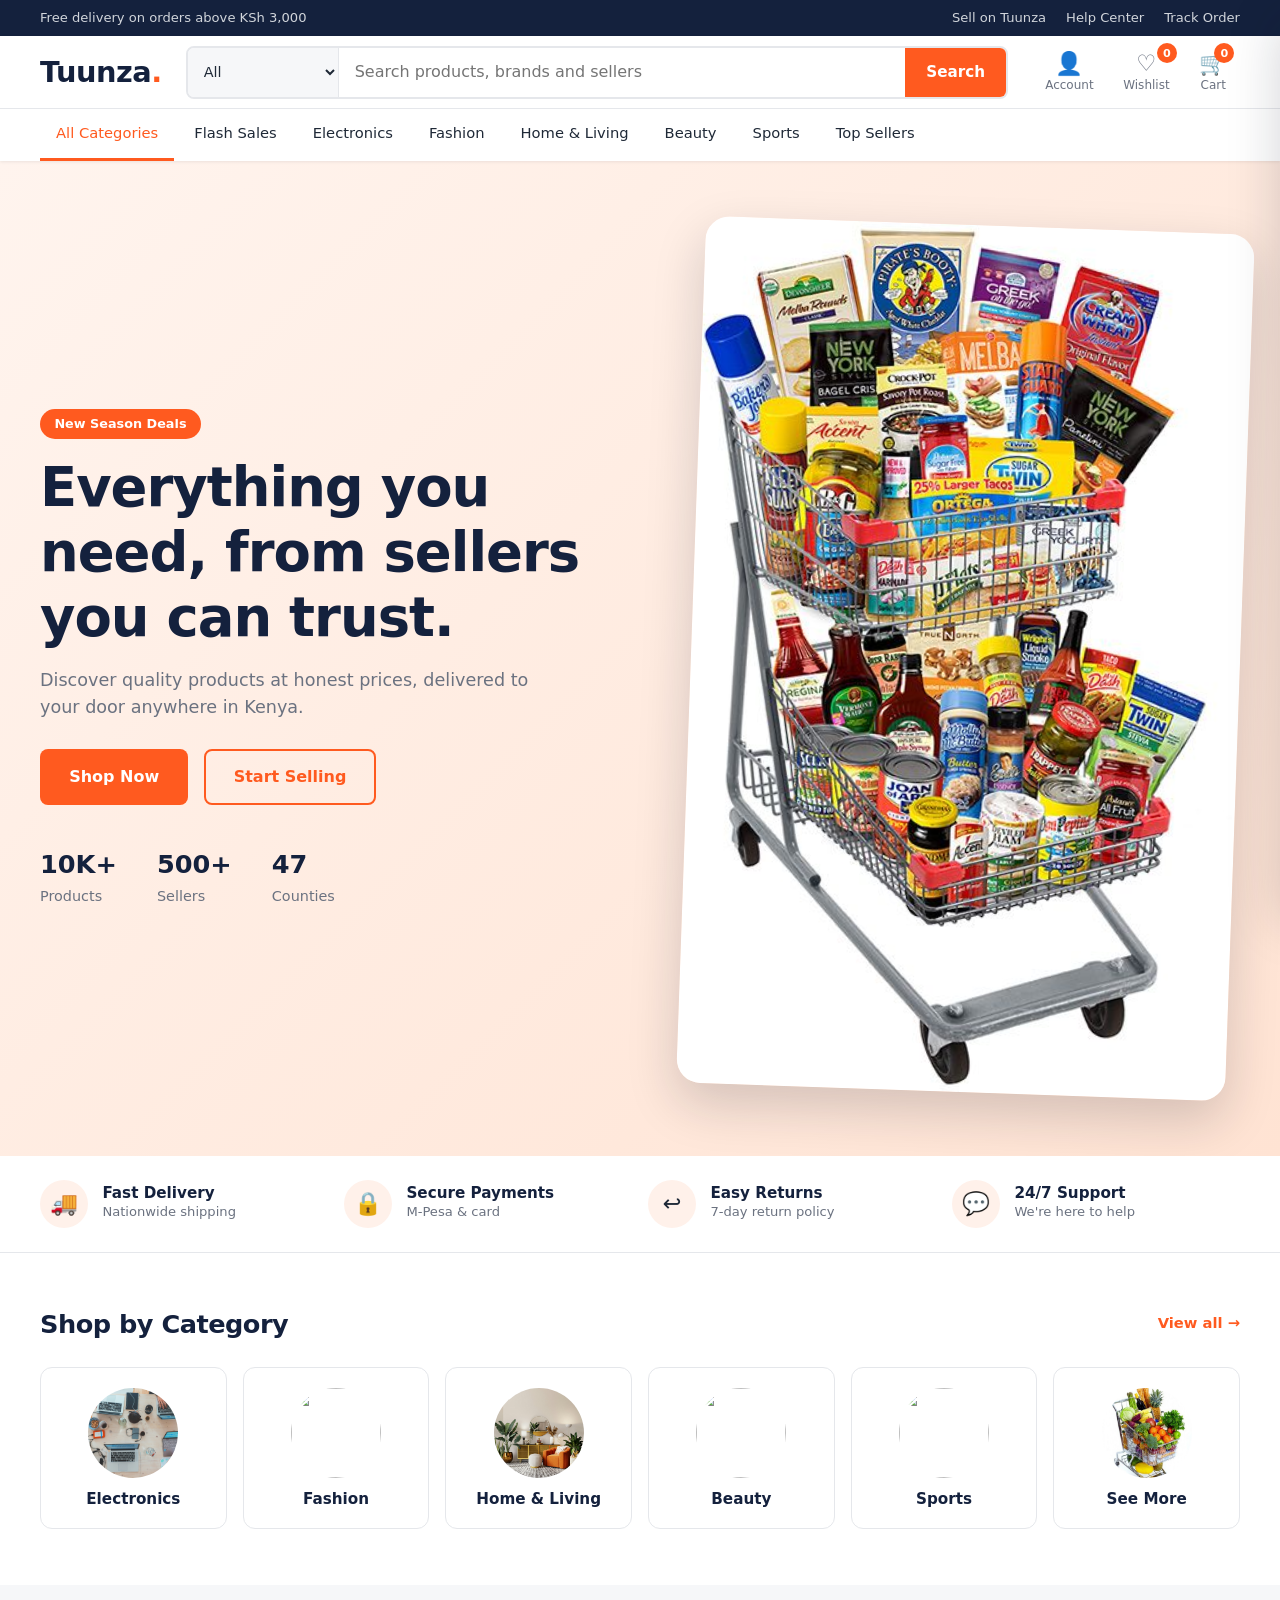
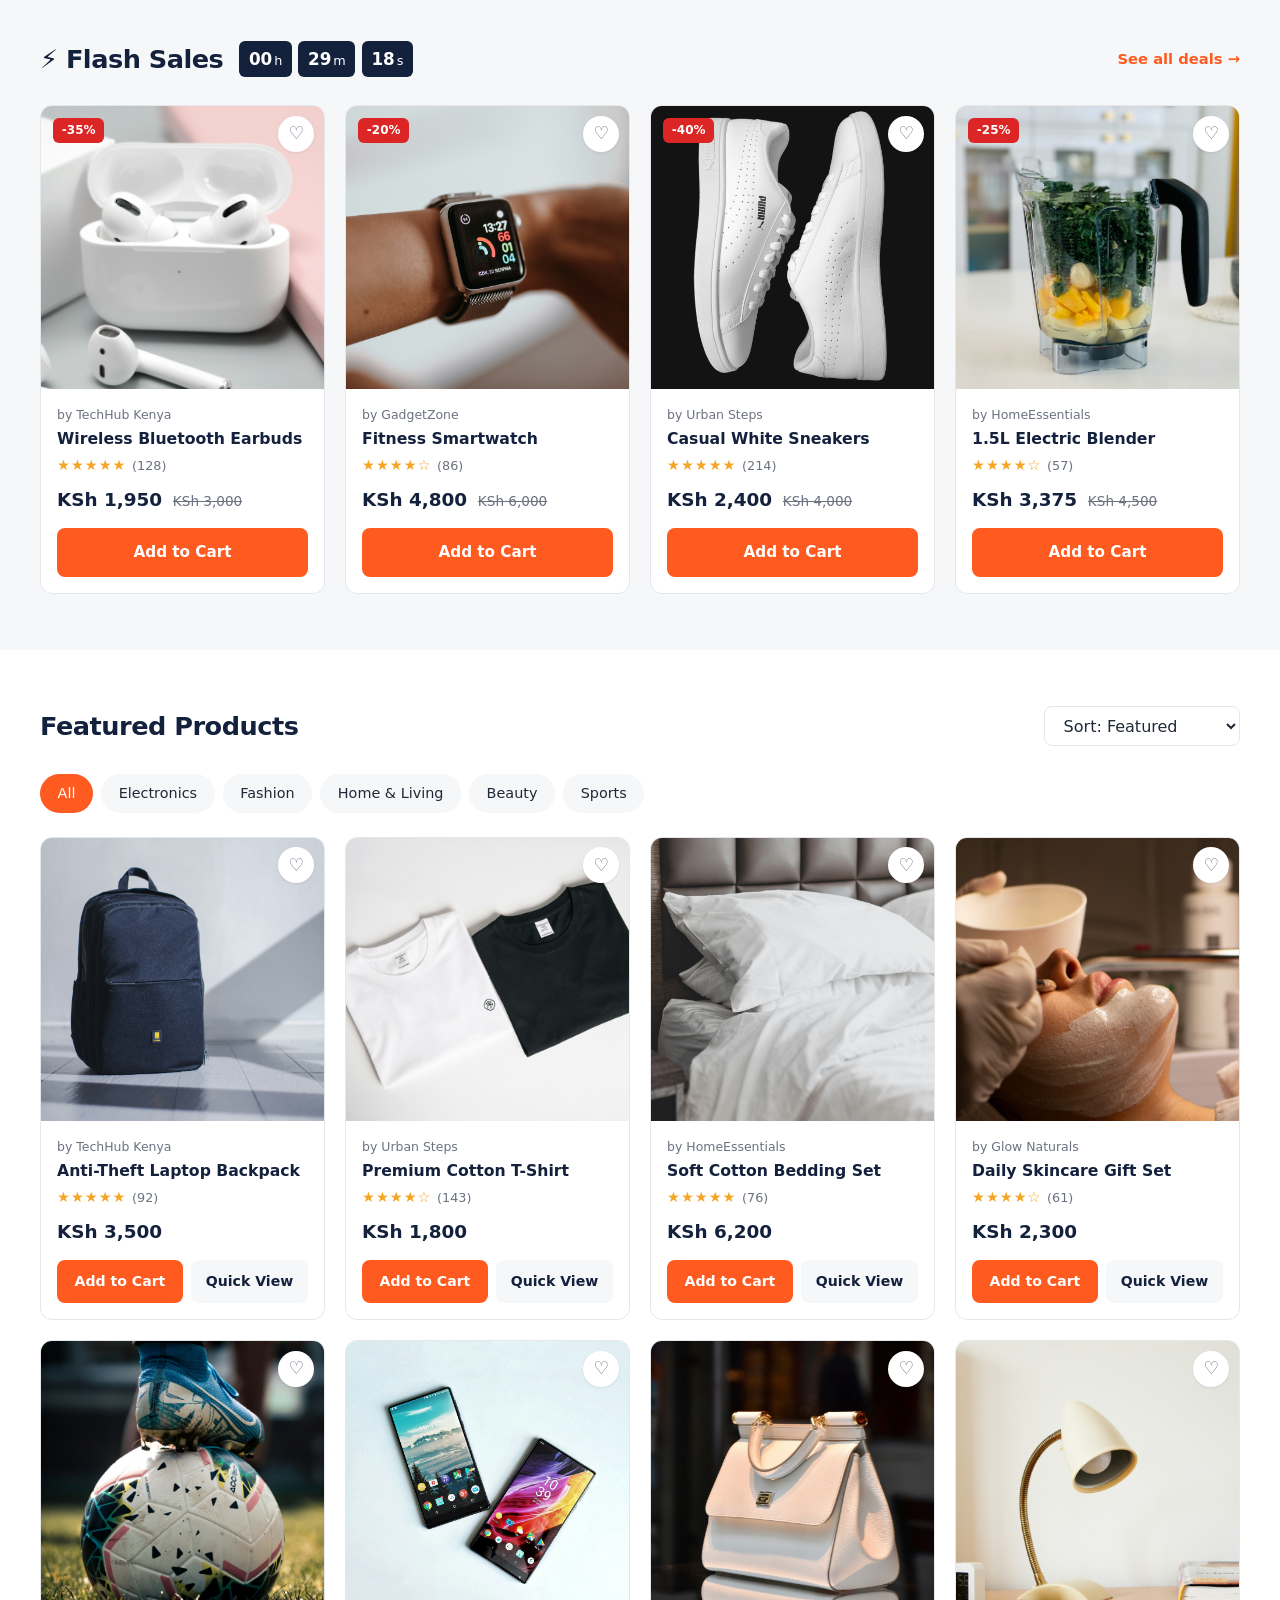
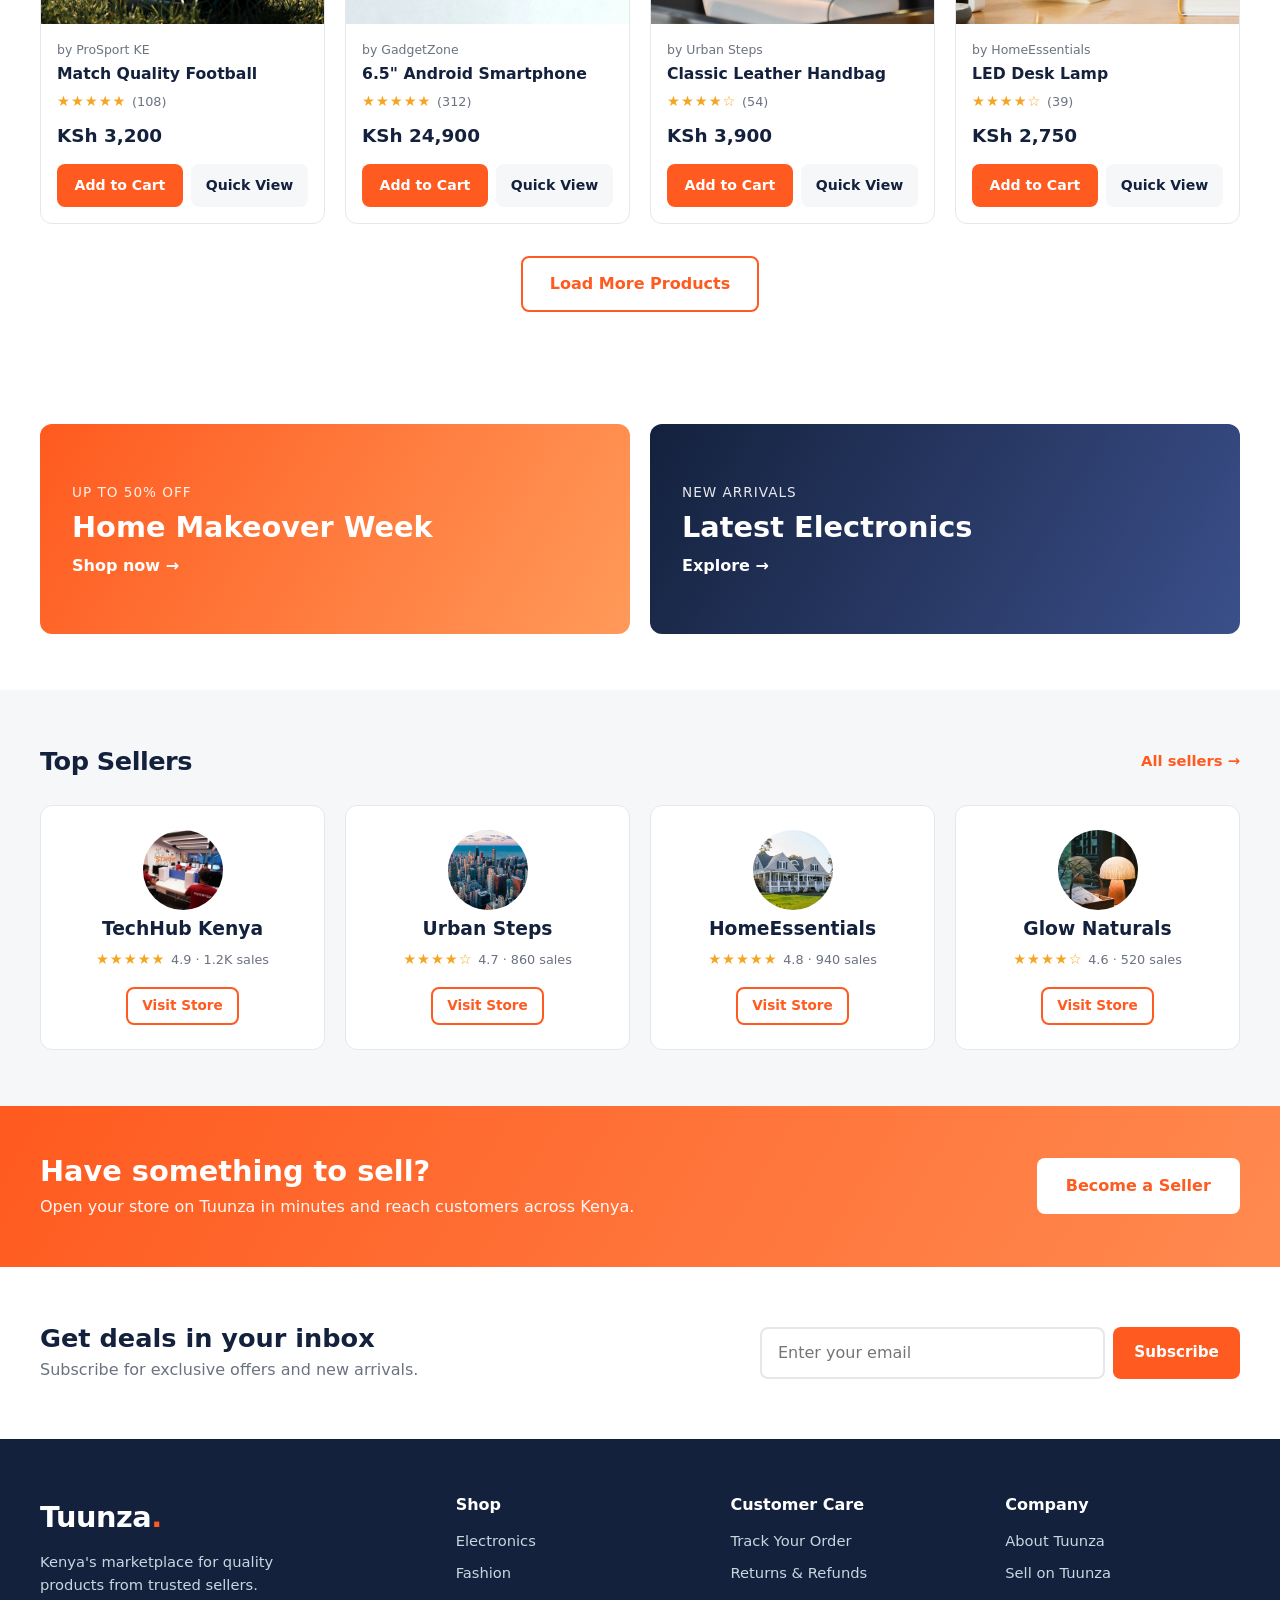
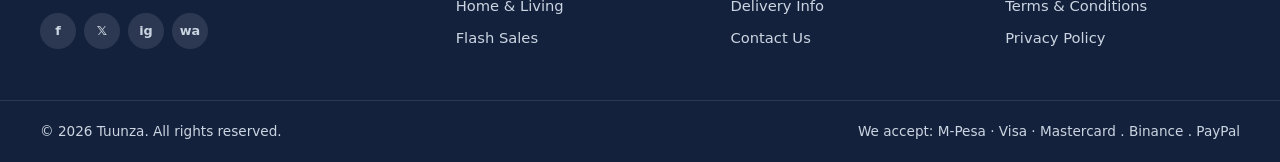
==== index.html @ 11620899 "first commit" ====
<!DOCTYPE html>
<html lang="en">
<head>
  <meta charset="UTF-8" />
  <meta name="viewport" content="width=device-width, initial-scale=1.0" />
  <meta name="description" content="Shop thousands of products from trusted sellers across Kenya." />
  <title>Tuunza Supermarket | Shop From Trusted Sellers</title>
  <link rel="stylesheet" href="styles.css" />
</head>
<body>

  <!-- ============ TOP BAR ============ -->
  <div class="top-bar">
    <div class="container top-bar__inner">
      <p>Free delivery on orders above KSh 3,000</p>
      <ul class="top-bar__links">
        <li><a href="#sell">Sell on Tuunza</a></li>
        <li><a href="#help">Help Center</a></li>
        <li><a href="#track">Track Order</a></li>
      </ul>
    </div>
  </div>

  <!-- ============ HEADER ============ -->
  <header class="site-header" id="top">
    <div class="container header__inner">
      <button class="icon-btn menu-toggle" id="menuToggle" aria-label="Open menu">
        <span class="hamburger"></span>
      </button>

      <a href="index.html" class="logo">Tuunza<span>.</span></a>

      <form class="search" id="searchForm" role="search">
        <select id="searchCategory" aria-label="Search category">
          <option value="all">All</option>
          <option value="electronics">Electronics</option>
          <option value="fashion">Fashion</option>
          <option value="home">Home &amp; Living</option>
          <option value="beauty">Beauty</option>
          <option value="sports">Sports</option>
        </select>
        <input type="search" id="searchInput" placeholder="Search products, brands and sellers" aria-label="Search" />
        <button type="submit" class="btn btn--primary">Search</button>
      </form>

      <div class="header__actions">
        <button class="header-action" id="accountBtn">
          <span class="header-action__icon">👤</span>
          <span class="header-action__label">Account</span>
        </button>
        <button class="header-action" id="wishlistBtn">
          <span class="header-action__icon">♡</span>
          <span class="header-action__label">Wishlist</span>
          <span class="badge" id="wishlistCount">0</span>
        </button>
        <button class="header-action" id="cartBtn">
          <span class="header-action__icon">🛒</span>
          <span class="header-action__label">Cart</span>
          <span class="badge" id="cartCount">0</span>
        </button>
      </div>
    </div>

    <!-- Category navigation -->
    <nav class="main-nav" id="mainNav" aria-label="Main navigation">
      <div class="container">
        <ul class="main-nav__list">
          <li><a href="#categories" class="active">All Categories</a></li>
          <li><a href="#flash-sales">Flash Sales</a></li>
          <li><a href="#featured" data-filter="electronics">Electronics</a></li>
          <li><a href="#featured" data-filter="fashion">Fashion</a></li>
          <li><a href="#featured" data-filter="home">Home &amp; Living</a></li>
          <li><a href="#featured" data-filter="beauty">Beauty</a></li>
          <li><a href="#featured" data-filter="sports">Sports</a></li>
          <li><a href="#sellers">Top Sellers</a></li>
        </ul>
      </div>
    </nav>
  </header>

  <main>

    <!-- ============ HERO ============ -->
    <section class="hero">
      <div class="container hero__inner">
        <div class="hero__content">
          <span class="hero__tag">New Season Deals</span>
          <h1>Everything you need, from sellers you can trust.</h1>
          <p>Discover quality products at honest prices, delivered to your door anywhere in Kenya.</p>
          <div class="hero__buttons">
            <a href="#featured" class="btn btn--primary btn--lg">Shop Now</a>
            <a href="#sell" class="btn btn--outline btn--lg">Start Selling</a>
          </div>
          <ul class="hero__stats">
            <li><strong>10K+</strong> Products</li>
            <li><strong>500+</strong> Sellers</li>
            <li><strong>47</strong> Counties</li>
          </ul>
        </div>
        <div class="hero__image">
          <img src="images/items-basket.jpg" alt="Featured products showcase" />
        </div>
      </div>
    </section>

    <!-- ============ TRUST BADGES ============ -->
    <section class="trust">
      <div class="container trust__grid">
        <div class="trust__item">
          <span class="trust__icon">🚚</span>
          <div>
            <h3>Fast Delivery</h3>
            <p>Nationwide shipping</p>
          </div>
        </div>
        <div class="trust__item">
          <span class="trust__icon">🔒</span>
          <div>
            <h3>Secure Payments</h3>
            <p>M-Pesa &amp; card</p>
          </div>
        </div>
        <div class="trust__item">
          <span class="trust__icon">↩️</span>
          <div>
            <h3>Easy Returns</h3>
            <p>7-day return policy</p>
          </div>
        </div>
        <div class="trust__item">
          <span class="trust__icon">💬</span>
          <div>
            <h3>24/7 Support</h3>
            <p>We're here to help</p>
          </div>
        </div>
      </div>
    </section>

    <!-- ============ CATEGORIES ============ -->
    <section class="section" id="categories">
      <div class="container">
        <div class="section__head">
          <h2>Shop by Category</h2>
          <a href="#featured" class="link-more">View all →</a>
        </div>
        <div class="category-grid">
          <a href="#featured" class="category-card" data-filter="electronics">
            <img src="images/Electronics.jpg" alt="" />
            <h3>Electronics</h3>
          </a>
          <a href="#featured" class="category-card" data-filter="fashion">
            <img src="images/Fashion.jpg" alt="" />
            <h3>Fashion</h3>
          </a>
          <a href="#featured" class="category-card" data-filter="home">
            <img src="images/home.jpg" alt="" />
            <h3>Home &amp; Living</h3>
          </a>
          <a href="#featured" class="category-card" data-filter="beauty">
            <img src="images/Beauty.jpg" alt="" />
            <h3>Beauty</h3>
          </a>
          <a href="#featured" class="category-card" data-filter="sports">
            <img src="images/Sports.jpg" alt="" />
            <h3>Sports</h3>
          </a>
          <a href="#featured" class="category-card" data-filter="all">
            <img src="images/fruits-basket.jpg" alt="" />
            <h3>See More</h3>
          </a>
        </div>
      </div>
    </section>

    <!-- ============ FLASH SALES ============ -->
    <section class="section section--tinted" id="flash-sales">
      <div class="container">
        <div class="section__head">
          <div class="flash-head">
            <h2>⚡ Flash Sales</h2>
            <div class="countdown" id="countdown" aria-label="Time left">
              <span class="countdown__box"><b id="cdHours">00</b>h</span>
              <span class="countdown__box"><b id="cdMinutes">00</b>m</span>
              <span class="countdown__box"><b id="cdSeconds">00</b>s</span>
            </div>
          </div>
          <a href="#featured" class="link-more">See all deals →</a>
        </div>

        <div class="product-grid" id="flashGrid">
          <article class="product-card" data-id="101" data-category="electronics">
            <span class="product-card__tag">-35%</span>
            <button class="wish-btn" aria-label="Add to wishlist">♡</button>
            <img src="images/wireless-earbuds.jpg" alt="Wireless earbuds" />
            <div class="product-card__body">
              <p class="product-card__seller">by TechHub Kenya</p>
              <h3 class="product-card__title">Wireless Bluetooth Earbuds</h3>
              <div class="rating" aria-label="4.5 out of 5">★★★★☆ <span>(128)</span></div>
              <p class="price"><strong>KSh 1,950</strong> <del>KSh 3,000</del></p>
              <button class="btn btn--primary btn--block add-to-cart">Add to Cart</button>
            </div>
          </article>

          <article class="product-card" data-id="102" data-category="electronics">
            <span class="product-card__tag">-20%</span>
            <button class="wish-btn" aria-label="Add to wishlist">♡</button>
            <img src="images/fitness-smartwatch.jpg" alt="Smartwatch" />
            <div class="product-card__body">
              <p class="product-card__seller">by GadgetZone</p>
              <h3 class="product-card__title">Fitness Smartwatch</h3>
              <div class="rating" aria-label="4 out of 5">★★★★☆ <span>(86)</span></div>
              <p class="price"><strong>KSh 4,800</strong> <del>KSh 6,000</del></p>
              <button class="btn btn--primary btn--block add-to-cart">Add to Cart</button>
            </div>
          </article>

          <article class="product-card" data-id="103" data-category="fashion">
            <span class="product-card__tag">-40%</span>
            <button class="wish-btn" aria-label="Add to wishlist">♡</button>
            <img src="images/white-sneakers.jpg" alt="Casual sneakers" />
            <div class="product-card__body">
              <p class="product-card__seller">by Urban Steps</p>
              <h3 class="product-card__title">Casual White Sneakers</h3>
              <div class="rating" aria-label="5 out of 5">★★★★★ <span>(214)</span></div>
              <p class="price"><strong>KSh 2,400</strong> <del>KSh 4,000</del></p>
              <button class="btn btn--primary btn--block add-to-cart">Add to Cart</button>
            </div>
          </article>

          <article class="product-card" data-id="104" data-category="home">
            <span class="product-card__tag">-25%</span>
            <button class="wish-btn" aria-label="Add to wishlist">♡</button>
            <img src="images/electric-blender.jpg" alt="Kitchen blender" />
            <div class="product-card__body">
              <p class="product-card__seller">by HomeEssentials</p>
              <h3 class="product-card__title">1.5L Electric Blender</h3>
              <div class="rating" aria-label="4 out of 5">★★★★☆ <span>(57)</span></div>
              <p class="price"><strong>KSh 3,375</strong> <del>KSh 4,500</del></p>
              <button class="btn btn--primary btn--block add-to-cart">Add to Cart</button>
            </div>
          </article>
        </div>
      </div>
    </section>

    <!-- ============ FEATURED PRODUCTS ============ -->
    <section class="section" id="featured">
      <div class="container">
        <div class="section__head">
          <h2>Featured Products</h2>
          <div class="toolbar">
            <label for="sortSelect" class="visually-hidden">Sort products</label>
            <select id="sortSelect">
              <option value="default">Sort: Featured</option>
              <option value="price-asc">Price: Low to High</option>
              <option value="price-desc">Price: High to Low</option>
              <option value="rating">Top Rated</option>
            </select>
          </div>
        </div>

        <div class="filter-tabs" id="filterTabs" role="tablist">
          <button class="filter-tab active" data-filter="all">All</button>
          <button class="filter-tab" data-filter="electronics">Electronics</button>
          <button class="filter-tab" data-filter="fashion">Fashion</button>
          <button class="filter-tab" data-filter="home">Home &amp; Living</button>
          <button class="filter-tab" data-filter="beauty">Beauty</button>
          <button class="filter-tab" data-filter="sports">Sports</button>
        </div>

        <div class="product-grid" id="productGrid">

          <article class="product-card" data-id="201" data-category="electronics" data-price="18500" data-rating="4.6">
            <button class="wish-btn" aria-label="Add to wishlist">♡</button>
            <img src="images/laptop-backpack.jpg" alt="Laptop backpack" loading="lazy" />
            <div class="product-card__body">
              <p class="product-card__seller">by TechHub Kenya</p>
              <h3 class="product-card__title">Anti-Theft Laptop Backpack</h3>
              <div class="rating">★★★★☆ <span>(92)</span></div>
              <p class="price"><strong>KSh 18,500</strong></p>
              <div class="product-card__actions">
                <button class="btn btn--primary add-to-cart">Add to Cart</button>
                <button class="btn btn--ghost quick-view">Quick View</button>
              </div>
            </div>
          </article>

          <article class="product-card" data-id="202" data-category="fashion" data-price="1800" data-rating="4.2">
            <button class="wish-btn" aria-label="Add to wishlist">♡</button>
            <img src="images/cotton-tshirt.jpg" alt="Cotton t-shirt" loading="lazy" />
            <div class="product-card__body">
              <p class="product-card__seller">by Urban Steps</p>
              <h3 class="product-card__title">Premium Cotton T-Shirt</h3>
              <div class="rating">★★★★☆ <span>(143)</span></div>
              <p class="price"><strong>KSh 1,800</strong></p>
              <div class="product-card__actions">
                <button class="btn btn--primary add-to-cart">Add to Cart</button>
                <button class="btn btn--ghost quick-view">Quick View</button>
              </div>
            </div>
          </article>

          <article class="product-card" data-id="203" data-category="home" data-price="6200" data-rating="4.8">
            <button class="wish-btn" aria-label="Add to wishlist">♡</button>
            <img src="images/cotton-beddings.jpg" alt="Bedding set" loading="lazy" />
            <div class="product-card__body">
              <p class="product-card__seller">by HomeEssentials</p>
              <h3 class="product-card__title">Soft Cotton Bedding Set</h3>
              <div class="rating">★★★★★ <span>(76)</span></div>
              <p class="price"><strong>KSh 6,200</strong></p>
              <div class="product-card__actions">
                <button class="btn btn--primary add-to-cart">Add to Cart</button>
                <button class="btn btn--ghost quick-view">Quick View</button>
              </div>
            </div>
          </article>

          <article class="product-card" data-id="204" data-category="beauty" data-price="2300" data-rating="4.4">
            <button class="wish-btn" aria-label="Add to wishlist">♡</button>
            <img src="images/skincare.jpg" alt="Skincare set" loading="lazy" />
            <div class="product-card__body">
              <p class="product-card__seller">by Glow Naturals</p>
              <h3 class="product-card__title">Daily Skincare Gift Set</h3>
              <div class="rating">★★★★☆ <span>(61)</span></div>
              <p class="price"><strong>KSh 2,300</strong></p>
              <div class="product-card__actions">
                <button class="btn btn--primary add-to-cart">Add to Cart</button>
                <button class="btn btn--ghost quick-view">Quick View</button>
              </div>
            </div>
          </article>

          <article class="product-card" data-id="205" data-category="sports" data-price="3200" data-rating="4.5">
            <button class="wish-btn" aria-label="Add to wishlist">♡</button>
            <img src="images/football.jpg" alt="Football" loading="lazy" />
            <div class="product-card__body">
              <p class="product-card__seller">by ProSport KE</p>
              <h3 class="product-card__title">Match Quality Football</h3>
              <div class="rating">★★★★☆ <span>(108)</span></div>
              <p class="price"><strong>KSh 3,200</strong></p>
              <div class="product-card__actions">
                <button class="btn btn--primary add-to-cart">Add to Cart</button>
                <button class="btn btn--ghost quick-view">Quick View</button>
              </div>
            </div>
          </article>

          <article class="product-card" data-id="206" data-category="electronics" data-price="24900" data-rating="4.7">
            <button class="wish-btn" aria-label="Add to wishlist">♡</button>
            <img src="images/android-smartphone.jpg" alt="Smartphone" loading="lazy" />
            <div class="product-card__body">
              <p class="product-card__seller">by GadgetZone</p>
              <h3 class="product-card__title">6.5" Android Smartphone</h3>
              <div class="rating">★★★★★ <span>(312)</span></div>
              <p class="price"><strong>KSh 24,900</strong></p>
              <div class="product-card__actions">
                <button class="btn btn--primary add-to-cart">Add to Cart</button>
                <button class="btn btn--ghost quick-view">Quick View</button>
              </div>
            </div>
          </article>

          <article class="product-card" data-id="207" data-category="fashion" data-price="3900" data-rating="4.3">
            <button class="wish-btn" aria-label="Add to wishlist">♡</button>
            <img src="images/leather-handbag.jpg" alt="Leather handbag" loading="lazy" />
            <div class="product-card__body">
              <p class="product-card__seller">by Urban Steps</p>
              <h3 class="product-card__title">Classic Leather Handbag</h3>
              <div class="rating">★★★★☆ <span>(54)</span></div>
              <p class="price"><strong>KSh 3,900</strong></p>
              <div class="product-card__actions">
                <button class="btn btn--primary add-to-cart">Add to Cart</button>
                <button class="btn btn--ghost quick-view">Quick View</button>
              </div>
            </div>
          </article>

          <article class="product-card" data-id="208" data-category="home" data-price="2750" data-rating="4.1">
            <button class="wish-btn" aria-label="Add to wishlist">♡</button>
            <img src="images/led-desk-lamp.jpg" alt="LED desk lamp" loading="lazy" />
            <div class="product-card__body">
              <p class="product-card__seller">by HomeEssentials</p>
              <h3 class="product-card__title">LED Desk Lamp</h3>
              <div class="rating">★★★★☆ <span>(39)</span></div>
              <p class="price"><strong>KSh 2,750</strong></p>
              <div class="product-card__actions">
                <button class="btn btn--primary add-to-cart">Add to Cart</button>
                <button class="btn btn--ghost quick-view">Quick View</button>
              </div>
            </div>
          </article>

        </div>

        <p class="empty-state" id="emptyState" hidden>No products found. Try a different search or category.</p>

        <div class="center">
          <button class="btn btn--outline btn--lg" id="loadMoreBtn">Load More Products</button>
        </div>
      </div>
    </section>

    <!-- ============ PROMO BANNERS ============ -->
    <section class="section">
      <div class="container promo-grid">
        <a href="#featured" class="promo promo--one">
          <div>
            <span>Up to 50% off</span>
            <h3>Home Makeover Week</h3>
            <p>Shop now →</p>
          </div>
        </a>
        <a href="#featured" class="promo promo--two">
          <div>
            <span>New arrivals</span>
            <h3>Latest Electronics</h3>
            <p>Explore →</p>
          </div>
        </a>
      </div>
    </section>

    <!-- ============ TOP SELLERS ============ -->
    <section class="section section--tinted" id="sellers">
      <div class="container">
        <div class="section__head">
          <h2>Top Sellers</h2>
          <a href="#sellers" class="link-more">All sellers →</a>
        </div>
        <div class="seller-grid">
          <article class="seller-card">
            <img src="images/techhub.jpg" alt="" class="seller-card__logo" />
            <h3>TechHub Kenya</h3>
            <p class="rating">★★★★★ <span>4.9 · 1.2K sales</span></p>
            <a href="#" class="btn btn--outline btn--sm">Visit Store</a>
          </article>
          <article class="seller-card">
            <img src="images/urban.jpg" alt="" class="seller-card__logo" />
            <h3>Urban Steps</h3>
            <p class="rating">★★★★☆ <span>4.7 · 860 sales</span></p>
            <a href="#" class="btn btn--outline btn--sm">Visit Store</a>
          </article>
          <article class="seller-card">
            <img src="images/home-essentials.jpg" alt="" class="seller-card__logo" />
            <h3>HomeEssentials</h3>
            <p class="rating">★★★★★ <span>4.8 · 940 sales</span></p>
            <a href="#" class="btn btn--outline btn--sm">Visit Store</a>
          </article>
          <article class="seller-card">
            <img src="images/glow-natural.jpg" alt="" class="seller-card__logo" />
            <h3>Glow Naturals</h3>
            <p class="rating">★★★★☆ <span>4.6 · 520 sales</span></p>
            <a href="#" class="btn btn--outline btn--sm">Visit Store</a>
          </article>
        </div>
      </div>
    </section>

    <!-- ============ SELL CTA ============ -->
    <section class="sell-cta" id="sell">
      <div class="container sell-cta__inner">
        <div>
          <h2>Have something to sell?</h2>
          <p>Open your store on Tuunza in minutes and reach customers across Kenya.</p>
        </div>
        <a href="#" class="btn btn--light btn--lg" id="becomeSellerBtn">Become a Seller</a>
      </div>
    </section>

    <!-- ============ NEWSLETTER ============ -->
    <section class="section newsletter">
      <div class="container newsletter__inner">
        <div>
          <h2>Get deals in your inbox</h2>
          <p>Subscribe for exclusive offers and new arrivals.</p>
        </div>
        <form class="newsletter__form" id="newsletterForm">
          <label for="newsletterEmail" class="visually-hidden">Email address</label>
          <input type="email" id="newsletterEmail" placeholder="Enter your email" required />
          <button type="submit" class="btn btn--primary">Subscribe</button>
        </form>
      </div>
    </section>

  </main>

  <!-- ============ FOOTER ============ -->
  <footer class="site-footer" id="help">
    <div class="container footer__grid">
      <div class="footer__col footer__brand">
        <a href="index.html" class="logo logo--light">Tuunza<span>.</span></a>
        <p>Kenya's marketplace for quality products from trusted sellers.</p>
        <ul class="social">
          <li><a href="#" aria-label="Facebook">f</a></li>
          <li><a href="#" aria-label="Twitter">𝕏</a></li>
          <li><a href="#" aria-label="Instagram">ig</a></li>
          <li><a href="#" aria-label="WhatsApp">wa</a></li>
        </ul>
      </div>
      <div class="footer__col">
        <h4>Shop</h4>
        <ul>
          <li><a href="#featured">Electronics</a></li>
          <li><a href="#featured">Fashion</a></li>
          <li><a href="#featured">Home &amp; Living</a></li>
          <li><a href="#flash-sales">Flash Sales</a></li>
        </ul>
      </div>
      <div class="footer__col">
        <h4>Customer Care</h4>
        <ul>
          <li><a href="#track">Track Your Order</a></li>
          <li><a href="#">Returns &amp; Refunds</a></li>
          <li><a href="#">Delivery Info</a></li>
          <li><a href="#">Contact Us</a></li>
        </ul>
      </div>
      <div class="footer__col">
        <h4>Company</h4>
        <ul>
          <li><a href="#">About Tuunza</a></li>
          <li><a href="#sell">Sell on Tuunza</a></li>
          <li><a href="#">Terms &amp; Conditions</a></li>
          <li><a href="#">Privacy Policy</a></li>
        </ul>
      </div>
    </div>
    <div class="footer__bottom">
      <div class="container footer__bottom-inner">
        <p>&copy; <span id="year">2026</span> Tuunza. All rights reserved.</p>
        <p>We accept: M-Pesa · Visa · Mastercard . Binance . PayPal</p>
      </div>
    </div>
  </footer>

  <!-- ============ OVERLAY ============ -->
  <div class="overlay" id="overlay"></div>

  <!-- ============ CART DRAWER ============ -->
  <aside class="drawer" id="cartDrawer" aria-label="Shopping cart" aria-hidden="true">
    <div class="drawer__head">
      <h2>Your Cart <span id="drawerCount">(0)</span></h2>
      <button class="icon-btn close-btn" data-close aria-label="Close cart">✕</button>
    </div>

    <div class="drawer__body" id="cartItems">
      <!-- Cart items are injected here by JavaScript. Example item structure: -->
      <!--
      <div class="cart-item" data-id="101">
        <img src="..." alt="" />
        <div class="cart-item__info">
          <h4>Product name</h4>
          <p class="cart-item__seller">by Seller</p>
          <p class="cart-item__price">KSh 1,950</p>
          <div class="qty">
            <button class="qty__btn" data-action="decrease">−</button>
            <span class="qty__value">1</span>
            <button class="qty__btn" data-action="increase">+</button>
          </div>
        </div>
        <button class="cart-item__remove" aria-label="Remove item">🗑</button>
      </div>
      -->
      <p class="empty-state" id="cartEmpty">Your cart is empty.</p>
    </div>

    <div class="drawer__foot">
      <div class="summary-row"><span>Subtotal</span><strong id="cartSubtotal">KSh 0</strong></div>
      <div class="summary-row"><span>Delivery</span><span id="cartDelivery">Calculated at checkout</span></div>
      <button class="btn btn--primary btn--block btn--lg" id="checkoutBtn">Proceed to Checkout</button>
      <button class="btn btn--ghost btn--block" data-close>Continue Shopping</button>
    </div>
  </aside>

  <!-- ============ QUICK VIEW MODAL ============ -->
  <div class="modal" id="quickViewModal" role="dialog" aria-modal="true" aria-labelledby="qvTitle" aria-hidden="true">
    <div class="modal__box modal__box--wide">
      <button class="icon-btn close-btn" data-close aria-label="Close">✕</button>
      <div class="quick-view">
        <img id="qvImage" src="" alt="" />
        <div class="quick-view__info">
          <p class="product-card__seller" id="qvSeller"></p>
          <h2 id="qvTitle"></h2>
          <div class="rating" id="qvRating"></div>
          <p class="price price--lg" id="qvPrice"></p>
          <p class="quick-view__desc">High quality product from a verified seller. Delivered fast and backed by our 7-day return policy.</p>
          <div class="qty qty--lg">
            <button class="qty__btn" id="qvMinus" aria-label="Decrease quantity">−</button>
            <span class="qty__value" id="qvQty">1</span>
            <button class="qty__btn" id="qvPlus" aria-label="Increase quantity">+</button>
          </div>
          <button class="btn btn--primary btn--lg btn--block" id="qvAddBtn">Add to Cart</button>
        </div>
      </div>
    </div>
  </div>

  <!-- ============ ACCOUNT MODAL (LOGIN / REGISTER) ============ -->
  <div class="modal" id="authModal" role="dialog" aria-modal="true" aria-labelledby="authTitle" aria-hidden="true">
    <div class="modal__box">
      <button class="icon-btn close-btn" data-close aria-label="Close">✕</button>
      <div class="auth-tabs">
        <button class="auth-tab active" data-tab="login">Login</button>
        <button class="auth-tab" data-tab="register">Register</button>
      </div>

      <h2 id="authTitle" class="visually-hidden">Account</h2>

      <form class="form" id="loginForm">
        <div class="field">
          <label for="loginEmail">Email</label>
          <input type="email" id="loginEmail" placeholder="you@example.com" required />
        </div>
        <div class="field">
          <label for="loginPassword">Password</label>
          <input type="password" id="loginPassword" placeholder="Your password" required />
        </div>
        <button type="submit" class="btn btn--primary btn--block btn--lg">Login</button>
      </form>

      <form class="form" id="registerForm" hidden>
        <div class="field">
          <label for="regName">Full name</label>
          <input type="text" id="regName" placeholder="Jane Wanjiku" required />
        </div>
        <div class="field">
          <label for="regEmail">Email</label>
          <input type="email" id="regEmail" placeholder="you@example.com" required />
        </div>
        <div class="field">
          <label for="regPhone">Phone number</label>
          <input type="tel" id="regPhone" placeholder="07XX XXX XXX" required />
        </div>
        <div class="field">
          <label for="regPassword">Password</label>
          <input type="password" id="regPassword" placeholder="Create a password" minlength="6" required />
        </div>
        <div class="field field--check">
          <input type="checkbox" id="regSeller" />
          <label for="regSeller">I want to sell on Tuunza</label>
        </div>
        <button type="submit" class="btn btn--primary btn--block btn--lg">Create Account</button>
      </form>
    </div>
  </div>

  <!-- ============ CHECKOUT MODAL ============ -->
  <div class="modal" id="checkoutModal" role="dialog" aria-modal="true" aria-labelledby="checkoutTitle" aria-hidden="true">
    <div class="modal__box modal__box--wide">
      <button class="icon-btn close-btn" data-close aria-label="Close">✕</button>
      <h2 id="checkoutTitle">Checkout</h2>

      <div class="checkout">
        <form class="form" id="checkoutForm">
          <fieldset>
            <legend>Delivery details</legend>
            <div class="field">
              <label for="coName">Full name</label>
              <input type="text" id="coName" required />
            </div>
            <div class="field-row">
              <div class="field">
                <label for="coPhone">Phone</label>
                <input type="tel" id="coPhone" placeholder="07XX XXX XXX" required />
              </div>
              <div class="field">
                <label for="coEmail">Email</label>
                <input type="email" id="coEmail" required />
              </div>
            </div>
            <div class="field-row">
              <div class="field">
                <label for="coCounty">County</label>
                <select id="coCounty" required>
                  <option value="">Select county</option>
                  <option>Nairobi</option>
                  <option>Mombasa</option>
                  <option>Kisumu</option>
                  <option>Nakuru</option>
                  <option>Siaya</option>
                  <option>Other</option>
                </select>
              </div>
              <div class="field">
                <label for="coTown">Town / Area</label>
                <input type="text" id="coTown" required />
              </div>
            </div>
            <div class="field">
              <label for="coAddress">Street address / landmark</label>
              <textarea id="coAddress" rows="2" required></textarea>
            </div>
          </fieldset>

          <fieldset>
            <legend>Payment method</legend>
            <label class="pay-option">
              <input type="radio" name="payment" value="mpesa" checked />
              <span>M-Pesa</span>
            </label>
            <label class="pay-option">
              <input type="radio" name="payment" value="card" />
              <span>Card (Visa / Mastercard)</span>
            </label>
           
            <label class="pay-option">
              <input type="radio" name="payment" value="binance" />
              <span>Binance</span>
            </label>
            <label class="pay-option">
              <input type="radio" name="payment" value="paypal" />
              <span>PayPal</span>
            </label>
            <label class="pay-option">
              <input type="radio" name="payment" value="cod" />
              <span>Pay on Delivery</span>
            </label>
          </fieldset>

          <button type="submit" class="btn btn--primary btn--lg btn--block">Place Order</button>
        </form>

        <aside class="order-summary">
          <h3>Order Summary</h3>
          <ul id="summaryList"></ul>
          <div class="summary-row"><span>Subtotal</span><span id="sumSubtotal">KSh 0</span></div>
          <div class="summary-row"><span>Delivery</span><span id="sumDelivery">KSh 0</span></div>
          <div class="summary-row summary-row--total"><span>Total</span><strong id="sumTotal">KSh 0</strong></div>
        </aside>
      </div>
    </div>
  </div>

  <!-- ============ TOAST ============ -->
  <div class="toast" id="toast" role="status" aria-live="polite"></div>

  <!-- ============ BACK TO TOP ============ -->
  <a href="#top" class="back-to-top" id="backToTop" aria-label="Back to top">↑</a>
  <script src="products.js"></script>
  <script src="script.js"></script>
</body>
</html>
---- styles.css ----
/* =========================================================
   SOKO | styles.css
   ========================================================= */

/* ---------- Variables ---------- */
:root {
  --primary: #ff5a1f;
  --primary-dark: #e04a12;
  --primary-soft: #fff1ea;
  --dark: #14213d;
  --text: #1f2937;
  --muted: #6b7280;
  --border: #e5e7eb;
  --bg: #ffffff;
  --bg-tint: #f6f7f9;
  --star: #f5a524;
  --success: #16a34a;
  --danger: #dc2626;

  --radius: 12px;
  --radius-sm: 8px;
  --shadow-sm: 0 1px 3px rgba(16, 24, 40, 0.08);
  --shadow: 0 8px 24px rgba(16, 24, 40, 0.1);
  --shadow-lg: 0 20px 50px rgba(16, 24, 40, 0.18);
  --transition: 0.25s ease;
  --header-h: 72px;
}

/* ---------- Reset ---------- */
*, *::before, *::after { box-sizing: border-box; margin: 0; padding: 0; }
html { scroll-behavior: smooth; scroll-padding-top: 130px; }
body {
  font-family: "Inter", "Segoe UI", system-ui, -apple-system, Roboto, Arial, sans-serif;
  color: var(--text);
  background: var(--bg);
  line-height: 1.55;
  -webkit-font-smoothing: antialiased;
}
img { max-width: 100%; display: block; }
ul { list-style: none; }
a { color: inherit; text-decoration: none; }
button, input, select, textarea { font: inherit; color: inherit; }
button { cursor: pointer; border: none; background: none; }
h1, h2, h3, h4 { line-height: 1.2; color: var(--dark); }
[hidden] { display: none !important; }
body.no-scroll { overflow: hidden; }

.container { width: min(1200px, 100% - 2rem); margin-inline: auto; }
.center { text-align: center; margin-top: 2rem; }
.visually-hidden {
  position: absolute; width: 1px; height: 1px; overflow: hidden;
  clip: rect(0 0 0 0); white-space: nowrap;
}
:focus-visible { outline: 3px solid rgba(255, 90, 31, 0.45); outline-offset: 2px; }

/* ---------- Buttons ---------- */
.btn {
  display: inline-flex; align-items: center; justify-content: center; gap: 0.5rem;
  padding: 0.65rem 1.2rem; border-radius: var(--radius-sm);
  font-weight: 600; font-size: 0.95rem; border: 2px solid transparent;
  transition: var(--transition); white-space: nowrap;
}
.btn--primary { background: var(--primary); color: #fff; }
.btn--primary:hover { background: var(--primary-dark); transform: translateY(-1px); }
.btn--outline { border-color: var(--primary); color: var(--primary); background: transparent; }
.btn--outline:hover { background: var(--primary); color: #fff; }
.btn--ghost { background: var(--bg-tint); color: var(--dark); }
.btn--ghost:hover { background: var(--border); }
.btn--light { background: #fff; color: var(--primary); }
.btn--light:hover { background: var(--primary-soft); }
.btn--lg { padding: 0.85rem 1.7rem; font-size: 1rem; }
.btn--sm { padding: 0.4rem 0.9rem; font-size: 0.85rem; }
.btn--block { width: 100%; }

.icon-btn {
  width: 40px; height: 40px; border-radius: 50%;
  display: grid; place-items: center; font-size: 1.1rem;
  transition: var(--transition);
}
.icon-btn:hover { background: var(--bg-tint); }

/* ---------- Top bar ---------- */
.top-bar { background: var(--dark); color: #d1d5db; font-size: 0.82rem; }
.top-bar__inner { display: flex; justify-content: space-between; align-items: center; padding: 0.5rem 0; }
.top-bar__links { display: flex; gap: 1.25rem; }
.top-bar__links a:hover { color: #fff; }

/* ---------- Header ---------- */
.site-header {
  position: sticky; top: 0; z-index: 100;
  background: #fff; box-shadow: var(--shadow-sm);
}
.header__inner {
  display: flex; align-items: center; gap: 1.5rem;
  min-height: var(--header-h);
}
.logo { font-size: 1.8rem; font-weight: 800; color: var(--dark); letter-spacing: -0.5px; }
.logo span { color: var(--primary); }
.logo--light { color: #fff; }

.menu-toggle { display: none; }
.hamburger, .hamburger::before, .hamburger::after {
  display: block; width: 22px; height: 2px; background: var(--dark);
  border-radius: 2px; transition: var(--transition); position: relative;
}
.hamburger::before, .hamburger::after { content: ""; position: absolute; left: 0; }
.hamburger::before { top: -7px; }
.hamburger::after { top: 7px; }
.menu-toggle.open .hamburger { background: transparent; }
.menu-toggle.open .hamburger::before { top: 0; transform: rotate(45deg); }
.menu-toggle.open .hamburger::after { top: 0; transform: rotate(-45deg); }

/* Search */
.search {
  flex: 1; display: flex; align-items: stretch;
  border: 2px solid var(--border); border-radius: var(--radius-sm);
  overflow: hidden; transition: var(--transition); background: #fff;
}
.search:focus-within { border-color: var(--primary); }
.search select {
  border: none; background: var(--bg-tint); padding: 0 0.75rem;
  border-right: 1px solid var(--border); outline: none; font-size: 0.9rem;
}
.search input { flex: 1; border: none; outline: none; padding: 0.7rem 1rem; min-width: 0; }
.search .btn { border-radius: 0; }

/* Header actions */
.header__actions { display: flex; gap: 0.25rem; }
.header-action {
  position: relative; display: flex; flex-direction: column; align-items: center;
  padding: 0.4rem 0.8rem; border-radius: var(--radius-sm);
  font-size: 0.75rem; color: var(--muted); transition: var(--transition);
}
.header-action:hover { background: var(--bg-tint); color: var(--dark); }
.header-action__icon { font-size: 1.4rem; line-height: 1.2; }
.badge {
  position: absolute; top: 0; right: 0.35rem;
  min-width: 20px; height: 20px; padding: 0 5px;
  background: var(--primary); color: #fff; font-size: 0.7rem; font-weight: 700;
  border-radius: 999px; display: grid; place-items: center;
}

/* Main nav */
.main-nav { border-top: 1px solid var(--border); background: #fff; }
.main-nav__list { display: flex; gap: 0.25rem; overflow-x: auto; scrollbar-width: none; }
.main-nav__list::-webkit-scrollbar { display: none; }
.main-nav__list a {
  display: block; padding: 0.8rem 1rem; font-size: 0.92rem; font-weight: 500;
  color: var(--text); white-space: nowrap; border-bottom: 3px solid transparent;
  transition: var(--transition);
}
.main-nav__list a:hover, .main-nav__list a.active {
  color: var(--primary); border-bottom-color: var(--primary);
}

/* ---------- Hero ---------- */
.hero {
  background: linear-gradient(135deg, #fff4ee 0%, #ffe3d3 100%);
  overflow: hidden;
}
.hero__inner {
  display: grid; grid-template-columns: 1.1fr 1fr; align-items: center;
  gap: 3rem; padding: 4rem 0;
}
.hero__tag {
  display: inline-block; background: var(--primary); color: #fff;
  padding: 0.3rem 0.9rem; border-radius: 999px; font-size: 0.8rem;
  font-weight: 600; margin-bottom: 1rem;
}
.hero h1 { font-size: clamp(2rem, 4.5vw, 3.4rem); letter-spacing: -1px; margin-bottom: 1rem; }
.hero p { font-size: 1.1rem; color: var(--muted); max-width: 520px; margin-bottom: 1.75rem; }
.hero__buttons { display: flex; gap: 1rem; flex-wrap: wrap; }
.hero__stats { display: flex; gap: 2.5rem; margin-top: 2.5rem; color: var(--muted); font-size: 0.9rem; }
.hero__stats strong { display: block; font-size: 1.6rem; color: var(--dark); }
.hero__image img {
  border-radius: 24px; box-shadow: var(--shadow-lg); width: 100%;
  transform: rotate(2deg); transition: var(--transition);
}
.hero__image img:hover { transform: rotate(0); }

/* ---------- Trust badges ---------- */
.trust { border-bottom: 1px solid var(--border); }
.trust__grid { display: grid; grid-template-columns: repeat(4, 1fr); gap: 1rem; padding: 1.5rem 0; }
.trust__item { display: flex; align-items: center; gap: 0.9rem; }
.trust__icon {
  width: 48px; height: 48px; display: grid; place-items: center; font-size: 1.4rem;
  background: var(--primary-soft); border-radius: 50%; flex-shrink: 0;
}
.trust__item h3 { font-size: 0.95rem; }
.trust__item p { font-size: 0.82rem; color: var(--muted); }

/* ---------- Sections ---------- */
.section { padding: 3.5rem 0; }
.section--tinted { background: var(--bg-tint); }
.section__head {
  display: flex; justify-content: space-between; align-items: center;
  gap: 1rem; flex-wrap: wrap; margin-bottom: 1.75rem;
}
.section__head h2 { font-size: 1.6rem; letter-spacing: -0.5px; }
.link-more { color: var(--primary); font-weight: 600; font-size: 0.92rem; }
.link-more:hover { text-decoration: underline; }

/* ---------- Categories ---------- */
.category-grid { display: grid; grid-template-columns: repeat(6, 1fr); gap: 1rem; }
.category-card {
  text-align: center; padding: 1.25rem 0.75rem; background: #fff;
  border: 1px solid var(--border); border-radius: var(--radius);
  transition: var(--transition);
}
.category-card img { width: 90px; height: 90px; margin: 0 auto 0.75rem; border-radius: 50%; object-fit: cover; }
.category-card h3 { font-size: 0.95rem; }
.category-card:hover { border-color: var(--primary); box-shadow: var(--shadow); transform: translateY(-4px); }

/* ---------- Flash sales ---------- */
.flash-head { display: flex; align-items: center; gap: 1rem; flex-wrap: wrap; }
.countdown { display: flex; gap: 0.4rem; }
.countdown__box {
  background: var(--dark); color: #fff; padding: 0.3rem 0.6rem;
  border-radius: 6px; font-size: 0.8rem; display: flex; gap: 2px; align-items: baseline;
}
.countdown__box b { font-size: 1.05rem; min-width: 1.4ch; text-align: center; }

/* ---------- Product grid & cards ---------- */
.product-grid { display: grid; grid-template-columns: repeat(4, 1fr); gap: 1.25rem; }
.product-card {
  position: relative; background: #fff; border: 1px solid var(--border);
  border-radius: var(--radius); overflow: hidden; transition: var(--transition);
  display: flex; flex-direction: column;
}
.product-card:hover { box-shadow: var(--shadow); transform: translateY(-4px); border-color: transparent; }
.product-card > img { width: 100%; aspect-ratio: 1; object-fit: cover; background: var(--bg-tint); }
.product-card__tag {
  position: absolute; top: 0.75rem; left: 0.75rem; z-index: 2;
  background: var(--danger); color: #fff; font-size: 0.75rem; font-weight: 700;
  padding: 0.2rem 0.55rem; border-radius: 6px;
}
.wish-btn {
  position: absolute; top: 0.6rem; right: 0.6rem; z-index: 2;
  width: 36px; height: 36px; border-radius: 50%; background: #fff;
  box-shadow: var(--shadow-sm); font-size: 1.1rem; color: var(--muted);
  display: grid; place-items: center; transition: var(--transition);
}
.wish-btn:hover { color: var(--danger); transform: scale(1.1); }
.wish-btn.active { color: var(--danger); }
.product-card__body { padding: 1rem; display: flex; flex-direction: column; gap: 0.35rem; flex: 1; }
.product-card__seller { font-size: 0.78rem; color: var(--muted); }
.product-card__title { font-size: 0.98rem; font-weight: 600; }
.rating { color: var(--star); font-size: 0.9rem; letter-spacing: 1px; }
.rating span { color: var(--muted); font-size: 0.8rem; letter-spacing: 0; }
.price { margin-top: auto; padding-top: 0.25rem; }
.price strong { font-size: 1.15rem; color: var(--dark); }
.price del { color: var(--muted); font-size: 0.85rem; margin-left: 0.35rem; }
.price--lg strong { font-size: 1.7rem; color: var(--primary); }
.product-card__actions { display: grid; grid-template-columns: 1fr auto; gap: 0.5rem; margin-top: 0.5rem; }
.product-card__actions .btn { padding: 0.55rem 0.8rem; font-size: 0.88rem; }
.product-card .btn--block { margin-top: 0.5rem; }

.toolbar select {
  padding: 0.55rem 0.9rem; border: 1px solid var(--border);
  border-radius: var(--radius-sm); background: #fff; outline: none;
}
.toolbar select:focus { border-color: var(--primary); }

.filter-tabs { display: flex; gap: 0.5rem; flex-wrap: wrap; margin-bottom: 1.5rem; }
.filter-tab {
  padding: 0.5rem 1.1rem; border-radius: 999px; background: var(--bg-tint);
  font-size: 0.9rem; font-weight: 500; transition: var(--transition);
}
.filter-tab:hover { background: var(--primary-soft); color: var(--primary); }
.filter-tab.active { background: var(--primary); color: #fff; }

.empty-state { text-align: center; color: var(--muted); padding: 2rem 1rem; }

/* ---------- Promo banners ---------- */
.promo-grid { display: grid; grid-template-columns: 1fr 1fr; gap: 1.25rem; }
.promo {
  min-height: 210px; border-radius: var(--radius); padding: 2rem;
  display: flex; align-items: center; color: #fff; transition: var(--transition);
}
.promo:hover { transform: translateY(-4px); box-shadow: var(--shadow); }
.promo--one { background: linear-gradient(120deg, #ff5a1f, #ff9a5a); }
.promo--two { background: linear-gradient(120deg, #14213d, #3b4f8a); }
.promo span { font-size: 0.85rem; opacity: 0.9; text-transform: uppercase; letter-spacing: 1px; }
.promo h3 { color: #fff; font-size: 1.8rem; margin: 0.35rem 0 0.6rem; }
.promo p { font-weight: 600; }

/* ---------- Sellers ---------- */
.seller-grid { display: grid; grid-template-columns: repeat(4, 1fr); gap: 1.25rem; }
.seller-card {
  background: #fff; border: 1px solid var(--border); border-radius: var(--radius);
  padding: 1.5rem; text-align: center; display: flex; flex-direction: column;
  align-items: center; gap: 0.5rem; transition: var(--transition);
}
.seller-card:hover { box-shadow: var(--shadow); transform: translateY(-4px); }
.seller-card__logo { width: 80px; height: 80px; border-radius: 50%; object-fit: cover; }
.seller-card .btn { margin-top: 0.5rem; }

/* ---------- Sell CTA ---------- */
.sell-cta { background: linear-gradient(120deg, var(--primary), #ff8a50); color: #fff; }
.sell-cta__inner {
  display: flex; align-items: center; justify-content: space-between;
  gap: 1.5rem; padding: 3rem 0; flex-wrap: wrap;
}
.sell-cta h2 { color: #fff; font-size: 1.8rem; margin-bottom: 0.4rem; }
.sell-cta p { opacity: 0.95; }

/* ---------- Newsletter ---------- */
.newsletter__inner { display: flex; align-items: center; justify-content: space-between; gap: 2rem; flex-wrap: wrap; }
.newsletter h2 { font-size: 1.6rem; margin-bottom: 0.25rem; }
.newsletter p { color: var(--muted); }
.newsletter__form { display: flex; gap: 0.5rem; flex: 1; max-width: 480px; min-width: 260px; }
.newsletter__form input {
  flex: 1; padding: 0.75rem 1rem; border: 2px solid var(--border);
  border-radius: var(--radius-sm); outline: none; min-width: 0;
}
.newsletter__form input:focus { border-color: var(--primary); }

/* ---------- Footer ---------- */
.site-footer { background: var(--dark); color: #cbd5e1; }
.footer__grid {
  display: grid; grid-template-columns: 1.6fr 1fr 1fr 1fr; gap: 2.5rem; padding: 3.5rem 0 2.5rem;
}
.footer__brand p { margin: 0.75rem 0 1rem; max-width: 300px; font-size: 0.92rem; }
.footer__col h4 { color: #fff; margin-bottom: 1rem; font-size: 1rem; }
.footer__col li { margin-bottom: 0.6rem; font-size: 0.92rem; }
.footer__col a:hover { color: var(--primary); }
.social { display: flex; gap: 0.5rem; }
.social a {
  width: 36px; height: 36px; border-radius: 50%; background: rgba(255, 255, 255, 0.1);
  display: grid; place-items: center; font-size: 0.8rem; font-weight: 700; transition: var(--transition);
}
.social a:hover { background: var(--primary); color: #fff; }
.footer__bottom { border-top: 1px solid rgba(255, 255, 255, 0.1); font-size: 0.85rem; }
.footer__bottom-inner { display: flex; justify-content: space-between; padding: 1.25rem 0; gap: 1rem; flex-wrap: wrap; }

/* ---------- Overlay ---------- */
.overlay {
  position: fixed; inset: 0; background: rgba(15, 23, 42, 0.55);
  z-index: 200; opacity: 0; visibility: hidden; transition: var(--transition);
  backdrop-filter: blur(2px);
}
.overlay.show { opacity: 1; visibility: visible; }

/* ---------- Cart drawer ---------- */
.drawer {
  position: fixed; top: 0; right: 0; height: 100%; width: min(420px, 100%);
  background: #fff; z-index: 300; display: flex; flex-direction: column;
  transform: translateX(100%); transition: transform 0.35s ease;
  box-shadow: var(--shadow-lg);
}
.drawer.open { transform: translateX(0); }
.drawer__head {
  display: flex; justify-content: space-between; align-items: center;
  padding: 1.1rem 1.25rem; border-bottom: 1px solid var(--border);
}
.drawer__head h2 { font-size: 1.2rem; }
.drawer__body { flex: 1; overflow-y: auto; padding: 1rem 1.25rem; }
.drawer__foot {
  padding: 1.25rem; border-top: 1px solid var(--border);
  display: flex; flex-direction: column; gap: 0.75rem; background: var(--bg-tint);
}
.summary-row { display: flex; justify-content: space-between; font-size: 0.95rem; }
.summary-row--total { font-size: 1.1rem; font-weight: 700; padding-top: 0.75rem; border-top: 1px solid var(--border); }

.cart-item {
  display: grid; grid-template-columns: 72px 1fr auto; gap: 0.9rem;
  padding: 0.9rem 0; border-bottom: 1px solid var(--border); align-items: start;
}
.cart-item img { width: 72px; height: 72px; border-radius: var(--radius-sm); object-fit: cover; }
.cart-item h4 { font-size: 0.95rem; margin-bottom: 0.1rem; }
.cart-item__seller { font-size: 0.78rem; color: var(--muted); }
.cart-item__price { font-weight: 700; margin: 0.25rem 0 0.4rem; }
.cart-item__remove { color: var(--muted); font-size: 1rem; padding: 0.25rem; }
.cart-item__remove:hover { color: var(--danger); }

.qty { display: inline-flex; align-items: center; border: 1px solid var(--border); border-radius: var(--radius-sm); overflow: hidden; }
.qty__btn { width: 30px; height: 30px; font-size: 1.1rem; transition: var(--transition); }
.qty__btn:hover { background: var(--primary-soft); color: var(--primary); }
.qty__value { min-width: 34px; text-align: center; font-weight: 600; font-size: 0.92rem; }
.qty--lg .qty__btn { width: 40px; height: 40px; }

/* ---------- Modals ---------- */
.modal {
  position: fixed; inset: 0; z-index: 400; display: grid; place-items: center;
  padding: 1rem; background: rgba(15, 23, 42, 0.55);
  opacity: 0; visibility: hidden; transition: var(--transition);
  overflow-y: auto;
}
.modal.open { opacity: 1; visibility: visible; }
.modal__box {
  position: relative; background: #fff; border-radius: 16px; padding: 2rem;
  width: min(440px, 100%); box-shadow: var(--shadow-lg);
  transform: translateY(20px) scale(0.98); transition: var(--transition);
  max-height: 92vh; overflow-y: auto;
}
.modal.open .modal__box { transform: none; }
.modal__box--wide { width: min(900px, 100%); }
.modal__box > h2 { margin-bottom: 1.25rem; }
.close-btn { position: absolute; top: 0.75rem; right: 0.75rem; z-index: 5; }

/* Quick view */
.quick-view { display: grid; grid-template-columns: 1fr 1fr; gap: 2rem; align-items: center; }
.quick-view img { border-radius: var(--radius); width: 100%; aspect-ratio: 1; object-fit: cover; }
.quick-view__info { display: flex; flex-direction: column; gap: 0.75rem; align-items: flex-start; }
.quick-view__info h2 { font-size: 1.6rem; }
.quick-view__desc { color: var(--muted); }
.quick-view__info .btn { margin-top: 0.5rem; }

/* Auth */
.auth-tabs { display: grid; grid-template-columns: 1fr 1fr; border-bottom: 2px solid var(--border); margin: 0.5rem 0 1.5rem; }
.auth-tab { padding: 0.8rem; font-weight: 600; color: var(--muted); border-bottom: 3px solid transparent; margin-bottom: -2px; transition: var(--transition); }
.auth-tab.active { color: var(--primary); border-bottom-color: var(--primary); }

/* ---------- Forms ---------- */
.form { display: flex; flex-direction: column; gap: 1rem; }
.form fieldset { border: 1px solid var(--border); border-radius: var(--radius); padding: 1.1rem; display: flex; flex-direction: column; gap: 0.9rem; }
.form legend { padding: 0 0.5rem; font-weight: 700; color: var(--dark); }
.field { display: flex; flex-direction: column; gap: 0.35rem; flex: 1; }
.field label { font-size: 0.85rem; font-weight: 600; }
.field input, .field select, .field textarea {
  padding: 0.7rem 0.9rem; border: 2px solid var(--border); border-radius: var(--radius-sm);
  outline: none; background: #fff; transition: var(--transition); width: 100%;
}
.field input:focus, .field select:focus, .field textarea:focus { border-color: var(--primary); }
.field textarea { resize: vertical; }
.field-row { display: flex; gap: 1rem; }
.field--check { flex-direction: row; align-items: center; gap: 0.6rem; }
.field--check input { width: auto; accent-color: var(--primary); }
.field--check label { font-weight: 500; }
.field input.invalid { border-color: var(--danger); }

/* Checkout */
.checkout { display: grid; grid-template-columns: 1fr 320px; gap: 1.75rem; align-items: start; }
.pay-option {
  display: flex; align-items: center; gap: 0.7rem; padding: 0.8rem 1rem;
  border: 2px solid var(--border); border-radius: var(--radius-sm); cursor: pointer; transition: var(--transition);
}
.pay-option:hover { border-color: var(--primary); }
.pay-option:has(input:checked) { border-color: var(--primary); background: var(--primary-soft); }
.pay-option input { accent-color: var(--primary); }
.order-summary {
  background: var(--bg-tint); border-radius: var(--radius); padding: 1.25rem;
  display: flex; flex-direction: column; gap: 0.75rem; position: sticky; top: 0;
}
.order-summary h3 { font-size: 1.1rem; }
.order-summary li { display: flex; justify-content: space-between; gap: 1rem; font-size: 0.9rem; padding: 0.35rem 0; border-bottom: 1px dashed var(--border); }

/* ---------- Toast ---------- */
.toast {
  position: fixed; left: 50%; bottom: 1.5rem; z-index: 600;
  transform: translate(-50%, 30px); opacity: 0; pointer-events: none;
  background: var(--dark); color: #fff; padding: 0.85rem 1.4rem;
  border-radius: var(--radius-sm); box-shadow: var(--shadow-lg);
  font-size: 0.92rem; transition: var(--transition); max-width: 90%;
}
.toast.show { opacity: 1; transform: translate(-50%, 0); }
.toast.success { background: var(--success); }
.toast.error { background: var(--danger); }

/* ---------- Back to top ---------- */
.back-to-top {
  position: fixed; right: 1.25rem; bottom: 1.25rem; z-index: 90;
  width: 46px; height: 46px; border-radius: 50%; background: var(--primary); color: #fff;
  display: grid; place-items: center; font-size: 1.2rem; box-shadow: var(--shadow);
  opacity: 0; visibility: hidden; transform: translateY(10px); transition: var(--transition);
}
.back-to-top.show { opacity: 1; visibility: visible; transform: none; }
.back-to-top:hover { background: var(--primary-dark); }

/* =========================================================
   RESPONSIVE
   ========================================================= */
@media (max-width: 1024px) {
  .product-grid, .seller-grid { grid-template-columns: repeat(3, 1fr); }
  .category-grid { grid-template-columns: repeat(3, 1fr); }
  .hero__inner { gap: 2rem; }
  .footer__grid { grid-template-columns: 1fr 1fr; }
}

@media (max-width: 820px) {
  .top-bar__links { display: none; }
  .top-bar__inner { justify-content: center; }

  .header__inner { flex-wrap: wrap; gap: 0.75rem; padding: 0.75rem 0; min-height: auto; }
  .menu-toggle { display: grid; order: 1; }
  .logo { order: 2; margin-right: auto; font-size: 1.5rem; }
  .header__actions { order: 3; }
  .search { order: 4; flex-basis: 100%; }
  .header-action__label { display: none; }
  .header-action { padding: 0.35rem 0.55rem; }
  .badge { right: 0; }

  .main-nav { display: none; }
  .main-nav.open { display: block; }
  .main-nav__list { flex-direction: column; padding: 0.5rem 0; }
  .main-nav__list a { border-bottom: none; border-left: 3px solid transparent; }
  .main-nav__list a:hover, .main-nav__list a.active { border-left-color: var(--primary); background: var(--primary-soft); }

  .hero__inner { grid-template-columns: 1fr; padding: 2.5rem 0; text-align: center; }
  .hero p { margin-inline: auto; }
  .hero__buttons, .hero__stats { justify-content: center; }
  .hero__image { order: -1; max-width: 420px; margin-inline: auto; }

  .trust__grid { grid-template-columns: repeat(2, 1fr); }
  .promo-grid { grid-template-columns: 1fr; }
  .quick-view, .checkout { grid-template-columns: 1fr; }
  .order-summary { position: static; }
  .sell-cta__inner { text-align: center; justify-content: center; }
}

@media (max-width: 600px) {
  .section { padding: 2.5rem 0; }
  .product-grid, .seller-grid { grid-template-columns: repeat(2, 1fr); gap: 0.75rem; }
  .category-grid { grid-template-columns: repeat(2, 1fr); }
  .product-card__body { padding: 0.75rem; }
  .product-card__actions { grid-template-columns: 1fr; }
  .product-card__title { font-size: 0.9rem; }
  .field-row { flex-direction: column; gap: 0.9rem; }
  .modal__box { padding: 1.5rem 1.1rem; }
  .footer__grid { grid-template-columns: 1fr; gap: 1.75rem; }
  .newsletter__form { flex-direction: column; max-width: 100%; }
  .hero__stats { gap: 1.5rem; }
  .footer__bottom-inner { flex-direction: column; text-align: center; }
}

@media (prefers-reduced-motion: reduce) {
  * { transition: none !important; scroll-behavior: auto !important; }
}

   button.quick-view { display: inline-flex; grid-template-columns: none; gap: 0.5rem; align-items: center; }
   .btn:disabled { opacity: 0.5; cursor: not-allowed; transform: none; }

   /* ---- Product card links (image + title go to product.html) ---- */
.product-card__img { display: block; }
.product-card__img img { width: 100%; aspect-ratio: 1; object-fit: cover; background: var(--bg-tint); }
.product-card__title a:hover { color: var(--primary); }
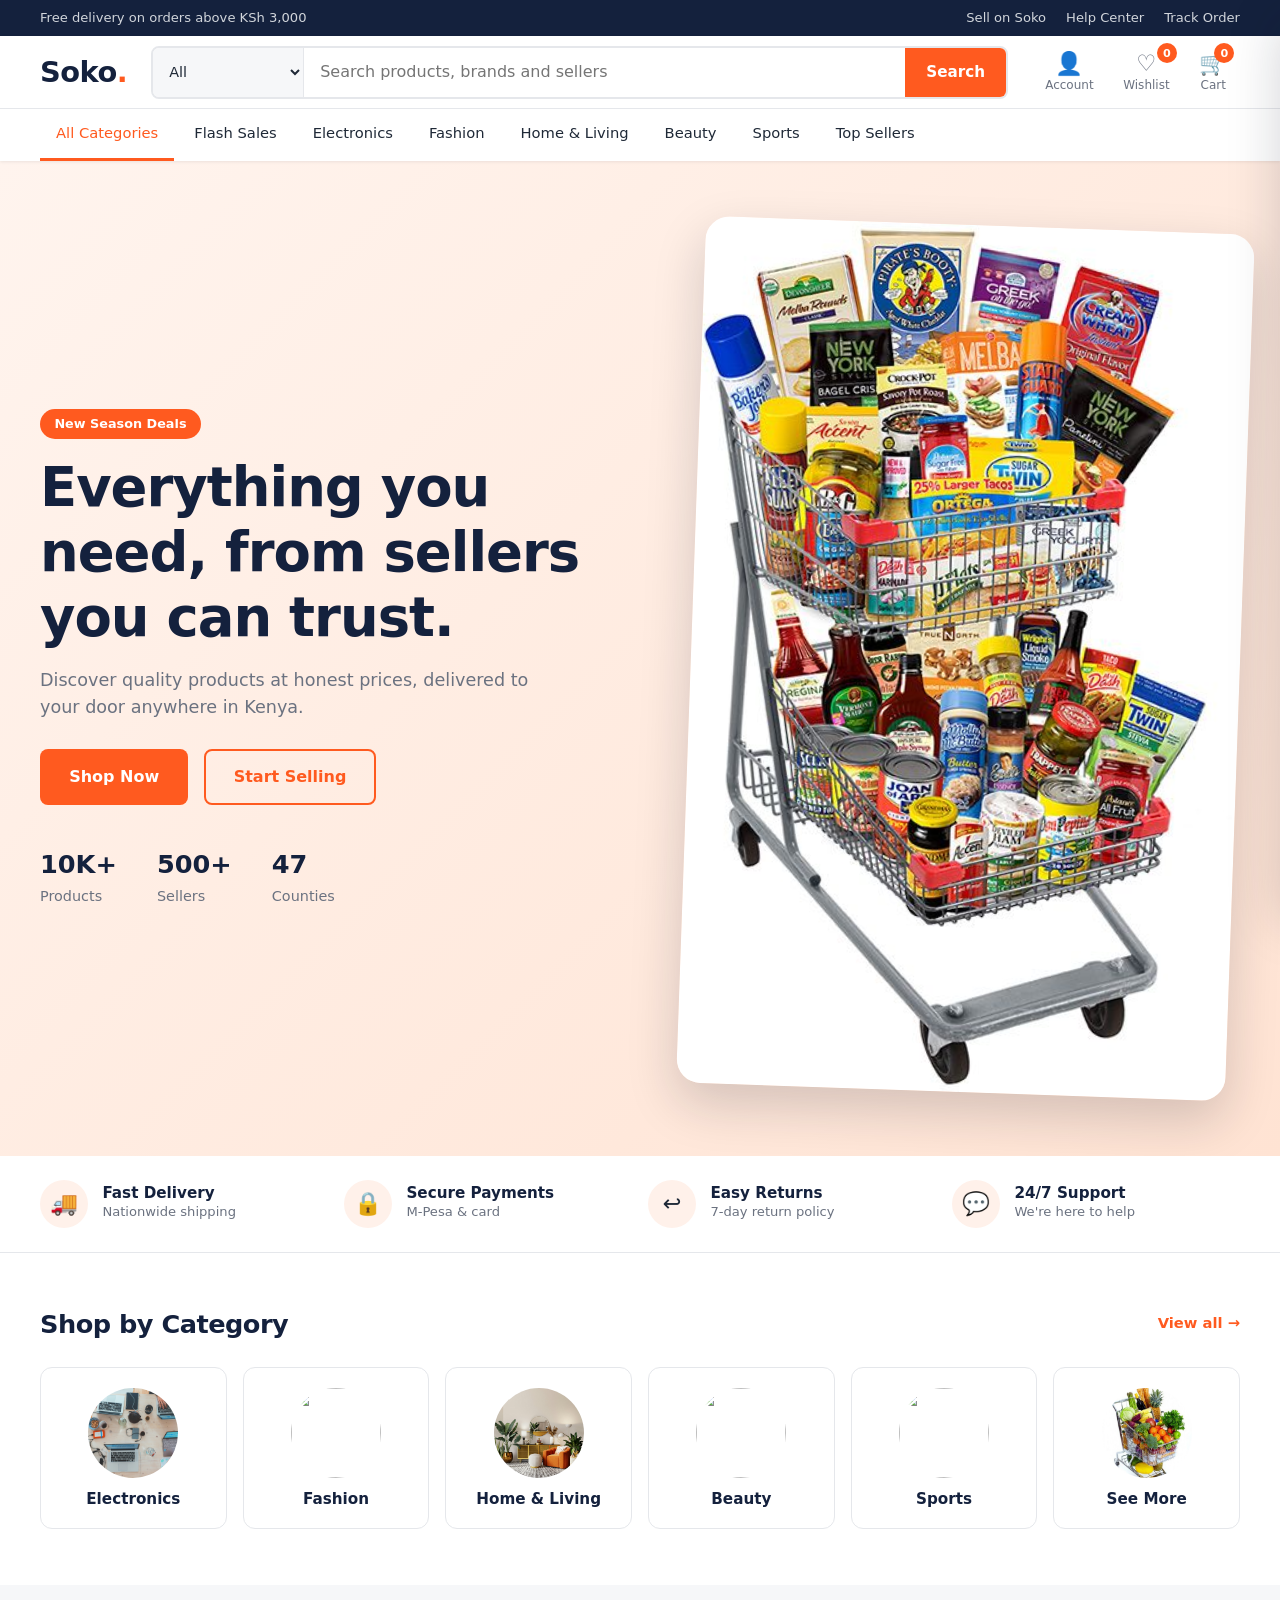
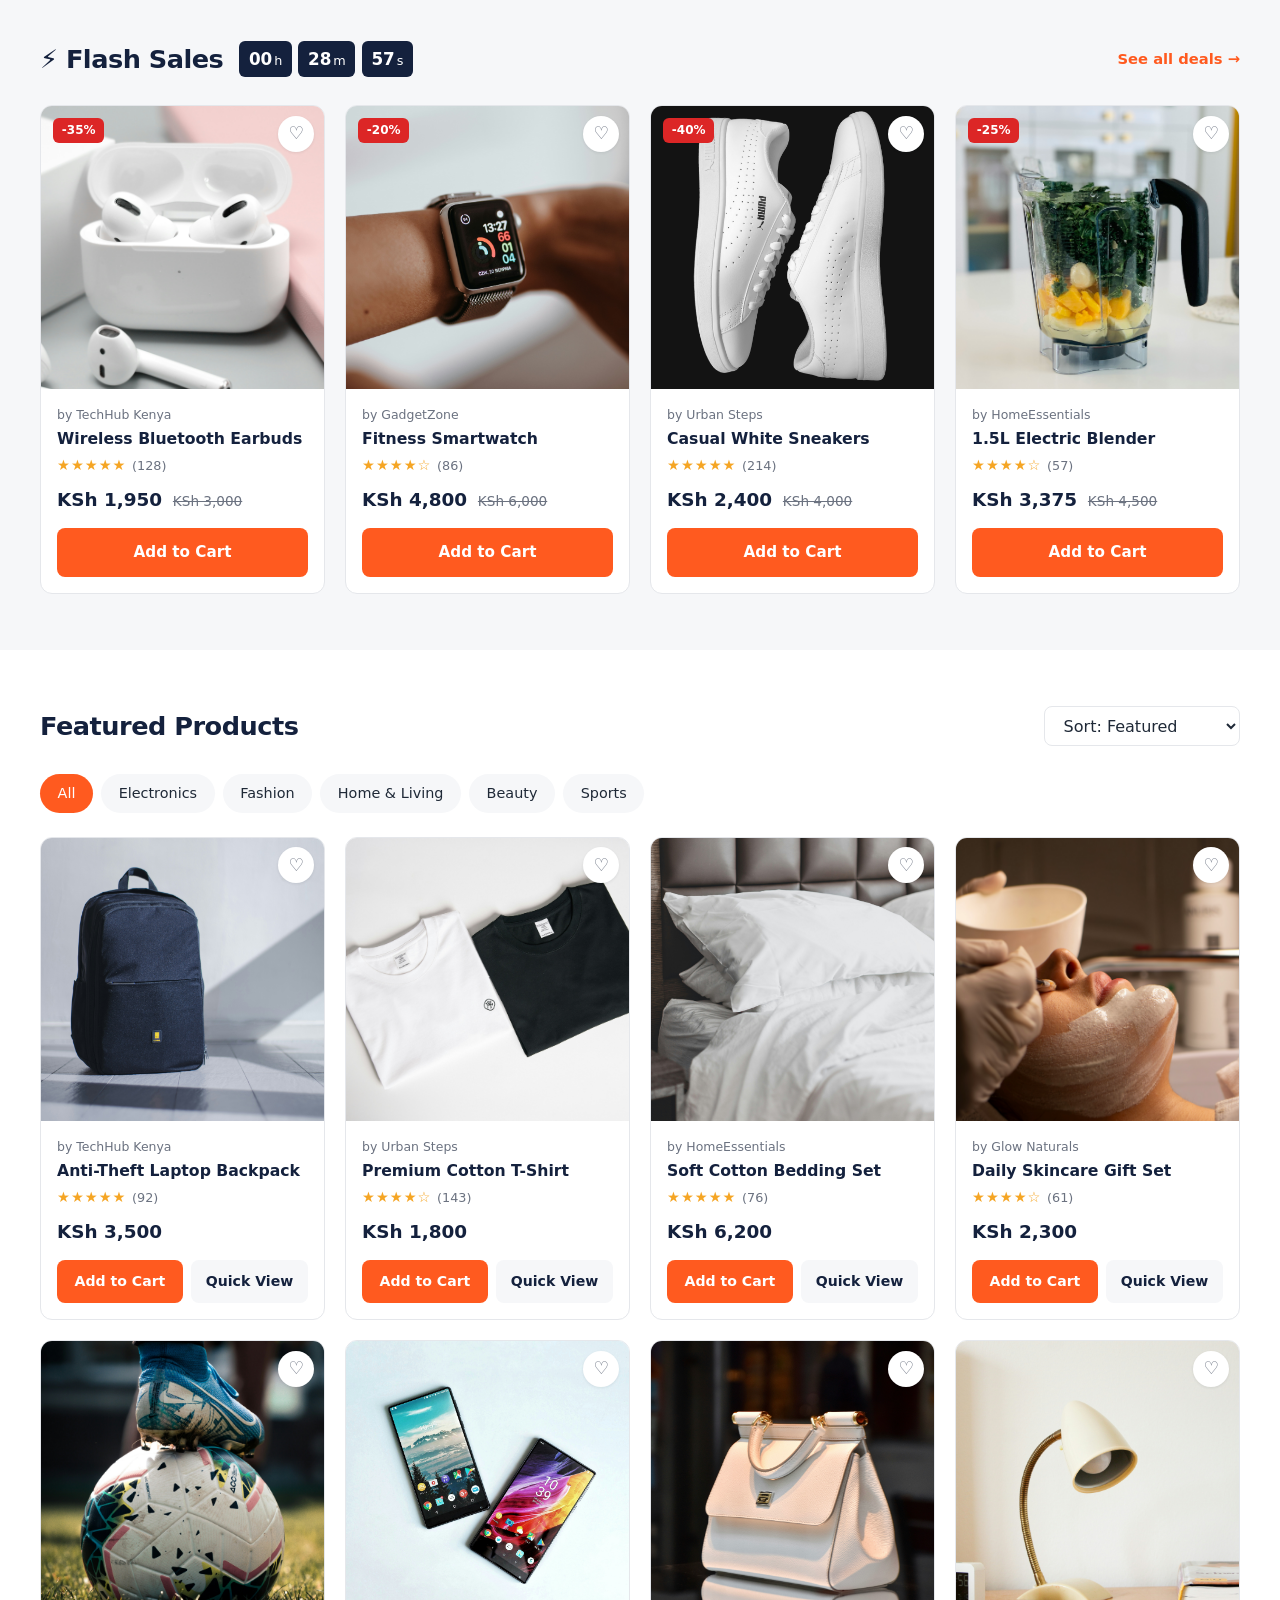
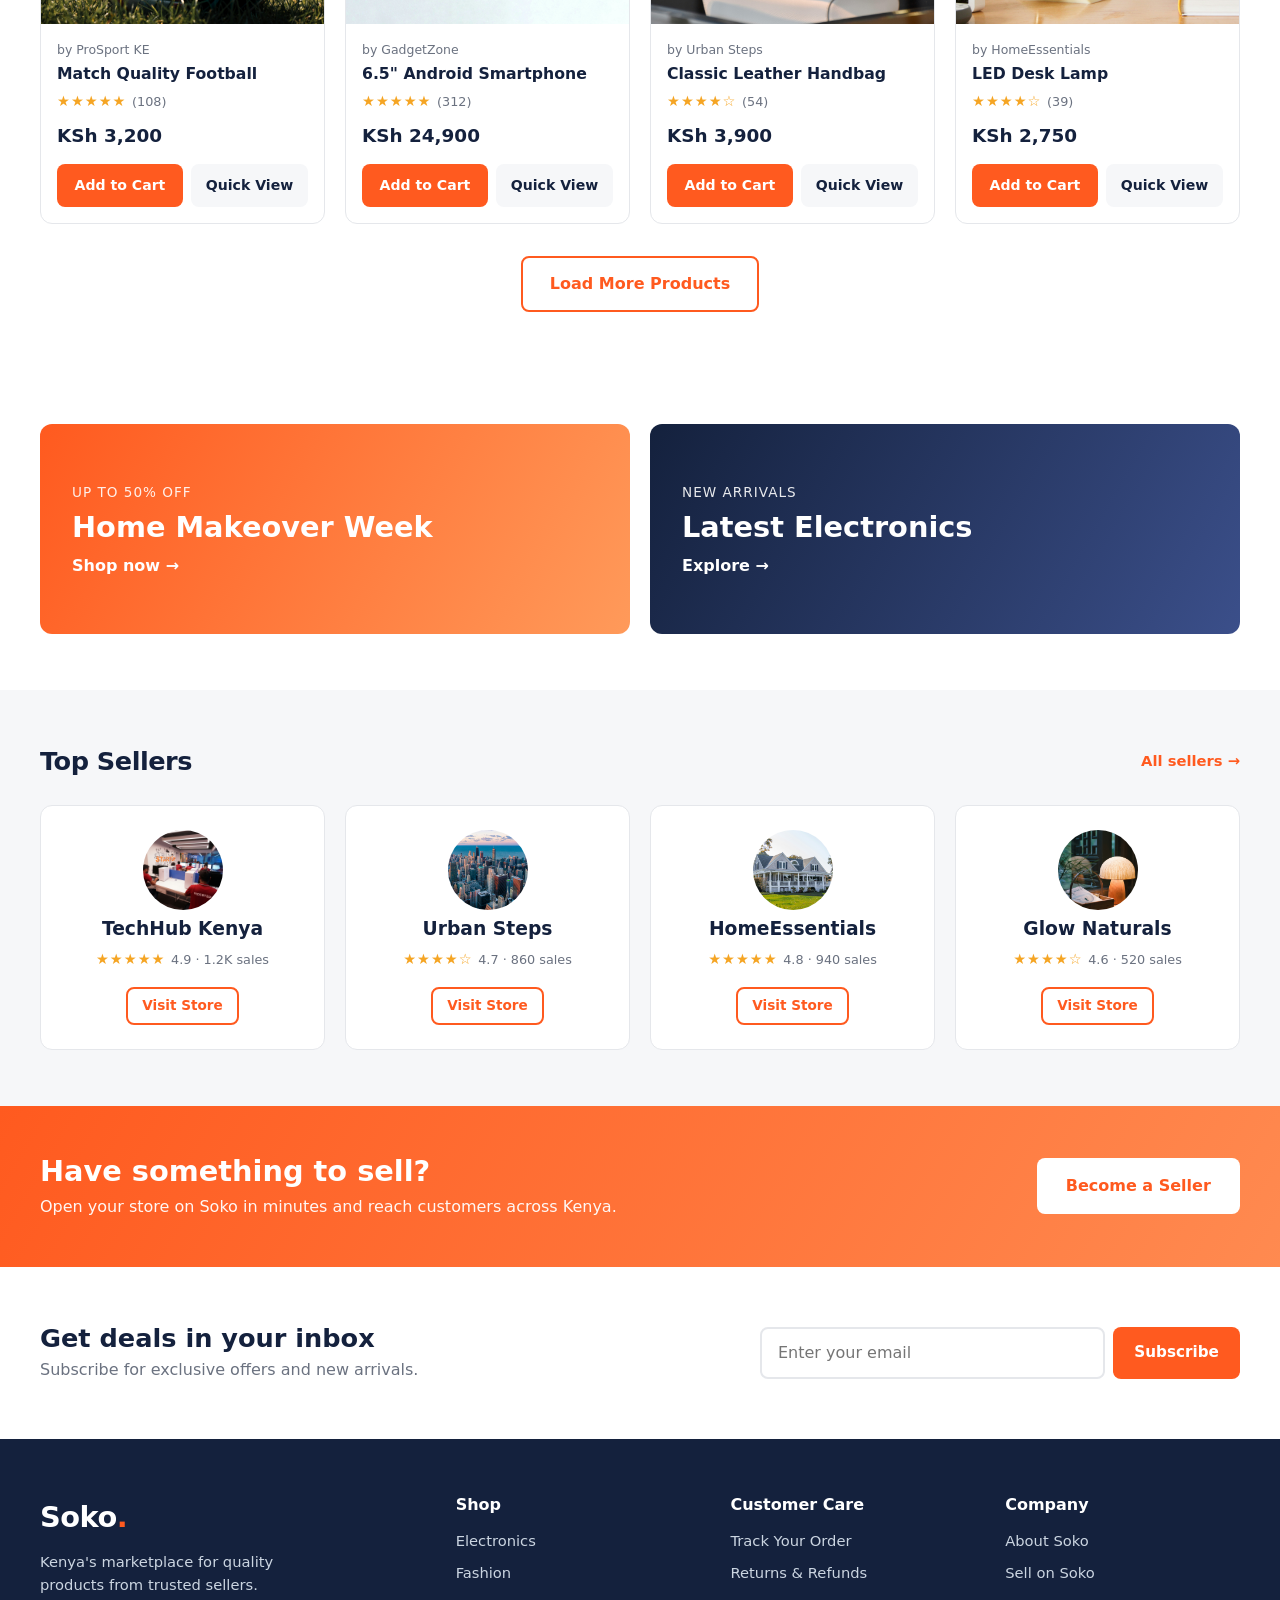
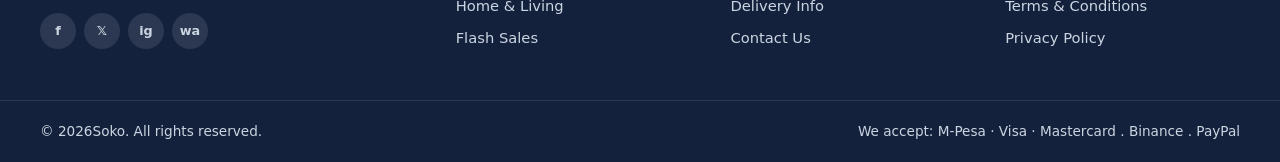
==== commit 90faedfe: "added shop html, css and js" ====
--- a/index.html
+++ b/index.html
@@ -4,8 +4,9 @@
   <meta charset="UTF-8" />
   <meta name="viewport" content="width=device-width, initial-scale=1.0" />
   <meta name="description" content="Shop thousands of products from trusted sellers across Kenya." />
-  <title>Tuunza Supermarket | Shop From Trusted Sellers</title>
+  <title>Soko Supermarket | Shop From Trusted Sellers</title>
   <link rel="stylesheet" href="styles.css" />
+  <link rel="icon" sizes="32x32" href="images/favicon-1.jpg">
 </head>
 <body>
 
@@ -14,7 +15,7 @@
     <div class="container top-bar__inner">
       <p>Free delivery on orders above KSh 3,000</p>
       <ul class="top-bar__links">
-        <li><a href="#sell">Sell on Tuunza</a></li>
+        <li><a href="#sell">Sell on Soko</a></li>
         <li><a href="#help">Help Center</a></li>
         <li><a href="#track">Track Order</a></li>
       </ul>
@@ -28,7 +29,7 @@
         <span class="hamburger"></span>
       </button>
 
-      <a href="index.html" class="logo">Tuunza<span>.</span></a>
+      <a href="index.html" class="logo">Soko<span>.</span></a>
 
       <form class="search" id="searchForm" role="search">
         <select id="searchCategory" aria-label="Search category">
@@ -67,12 +68,12 @@
         <ul class="main-nav__list">
           <li><a href="#categories" class="active">All Categories</a></li>
           <li><a href="#flash-sales">Flash Sales</a></li>
-          <li><a href="#featured" data-filter="electronics">Electronics</a></li>
-          <li><a href="#featured" data-filter="fashion">Fashion</a></li>
-          <li><a href="#featured" data-filter="home">Home &amp; Living</a></li>
-          <li><a href="#featured" data-filter="beauty">Beauty</a></li>
-          <li><a href="#featured" data-filter="sports">Sports</a></li>
-          <li><a href="#sellers">Top Sellers</a></li>
+          <li><a href="shop.html?cat=electronics" >Electronics</a></li>
+          <li><a href="shop.html?cat=fashion" >Fashion</a></li>
+          <li><a href="shop.html?cat=home">Home &amp; Living</a></li>
+          <li><a href="shop.html?cat=beauty">Beauty</a></li>
+          <li><a href="shop.html?cat=sports">Sports</a></li>
+          <li><a href="shop.html?sellers=1">Top Sellers</a></li>
         </ul>
       </div>
     </nav>
@@ -88,7 +89,7 @@
           <h1>Everything you need, from sellers you can trust.</h1>
           <p>Discover quality products at honest prices, delivered to your door anywhere in Kenya.</p>
           <div class="hero__buttons">
-            <a href="#featured" class="btn btn--primary btn--lg">Shop Now</a>
+            <a href="shop.html" class="btn btn--primary btn--lg">Shop Now</a>
             <a href="#sell" class="btn btn--outline btn--lg">Start Selling</a>
           </div>
           <ul class="hero__stats">
@@ -142,30 +143,30 @@
       <div class="container">
         <div class="section__head">
           <h2>Shop by Category</h2>
-          <a href="#featured" class="link-more">View all →</a>
+          <a href="shop.html" class="link-more">View all →</a>
         </div>
         <div class="category-grid">
-          <a href="#featured" class="category-card" data-filter="electronics">
+          <a href="shop.html?cat=electronics" class="category-card" data-filter="electronics">
             <img src="images/Electronics.jpg" alt="" />
             <h3>Electronics</h3>
           </a>
-          <a href="#featured" class="category-card" data-filter="fashion">
+          <a href="shop.html?cat=fashion" class="category-card" data-filter="fashion">
             <img src="images/Fashion.jpg" alt="" />
             <h3>Fashion</h3>
           </a>
-          <a href="#featured" class="category-card" data-filter="home">
+          <a href="shop.html?cat=home" class="category-card" data-filter="home">
             <img src="images/home.jpg" alt="" />
             <h3>Home &amp; Living</h3>
           </a>
-          <a href="#featured" class="category-card" data-filter="beauty">
+          <a href="shop.html?cat=beauty" class="category-card" data-filter="beauty">
             <img src="images/Beauty.jpg" alt="" />
             <h3>Beauty</h3>
           </a>
-          <a href="#featured" class="category-card" data-filter="sports">
+          <a href="shop.html?cat=sports" class="category-card" data-filter="sports">
             <img src="images/Sports.jpg" alt="" />
             <h3>Sports</h3>
           </a>
-          <a href="#featured" class="category-card" data-filter="all">
+          <a href="shop.html?cat=all" class="category-card" data-filter="all">
             <img src="images/fruits-basket.jpg" alt="" />
             <h3>See More</h3>
           </a>
@@ -185,7 +186,7 @@
               <span class="countdown__box"><b id="cdSeconds">00</b>s</span>
             </div>
           </div>
-          <a href="#featured" class="link-more">See all deals →</a>
+          <a href="shop.html?deals=1" class="link-more">See all deals →</a>
         </div>
 
         <div class="product-grid" id="flashGrid">
@@ -462,7 +463,7 @@
       <div class="container sell-cta__inner">
         <div>
           <h2>Have something to sell?</h2>
-          <p>Open your store on Tuunza in minutes and reach customers across Kenya.</p>
+          <p>Open your store on Soko in minutes and reach customers across Kenya.</p>
         </div>
         <a href="#" class="btn btn--light btn--lg" id="becomeSellerBtn">Become a Seller</a>
       </div>
@@ -489,7 +490,7 @@
   <footer class="site-footer" id="help">
     <div class="container footer__grid">
       <div class="footer__col footer__brand">
-        <a href="index.html" class="logo logo--light">Tuunza<span>.</span></a>
+        <a href="index.html" class="logo logo--light">Soko<span>.</span></a>
         <p>Kenya's marketplace for quality products from trusted sellers.</p>
         <ul class="social">
           <li><a href="#" aria-label="Facebook">f</a></li>
@@ -519,8 +520,8 @@
       <div class="footer__col">
         <h4>Company</h4>
         <ul>
-          <li><a href="#">About Tuunza</a></li>
-          <li><a href="#sell">Sell on Tuunza</a></li>
+          <li><a href="#">About Soko</a></li>
+          <li><a href="#sell">Sell on Soko</a></li>
           <li><a href="#">Terms &amp; Conditions</a></li>
           <li><a href="#">Privacy Policy</a></li>
         </ul>
@@ -528,7 +529,7 @@
     </div>
     <div class="footer__bottom">
       <div class="container footer__bottom-inner">
-        <p>&copy; <span id="year">2026</span> Tuunza. All rights reserved.</p>
+        <p>&copy; <span id="year">2026</span>Soko. All rights reserved.</p>
         <p>We accept: M-Pesa · Visa · Mastercard . Binance . PayPal</p>
       </div>
     </div>
@@ -638,7 +639,7 @@
         </div>
         <div class="field field--check">
           <input type="checkbox" id="regSeller" />
-          <label for="regSeller">I want to sell on Tuunza</label>
+          <label for="regSeller">I want to sell on Soko</label>
         </div>
         <button type="submit" class="btn btn--primary btn--block btn--lg">Create Account</button>
       </form>
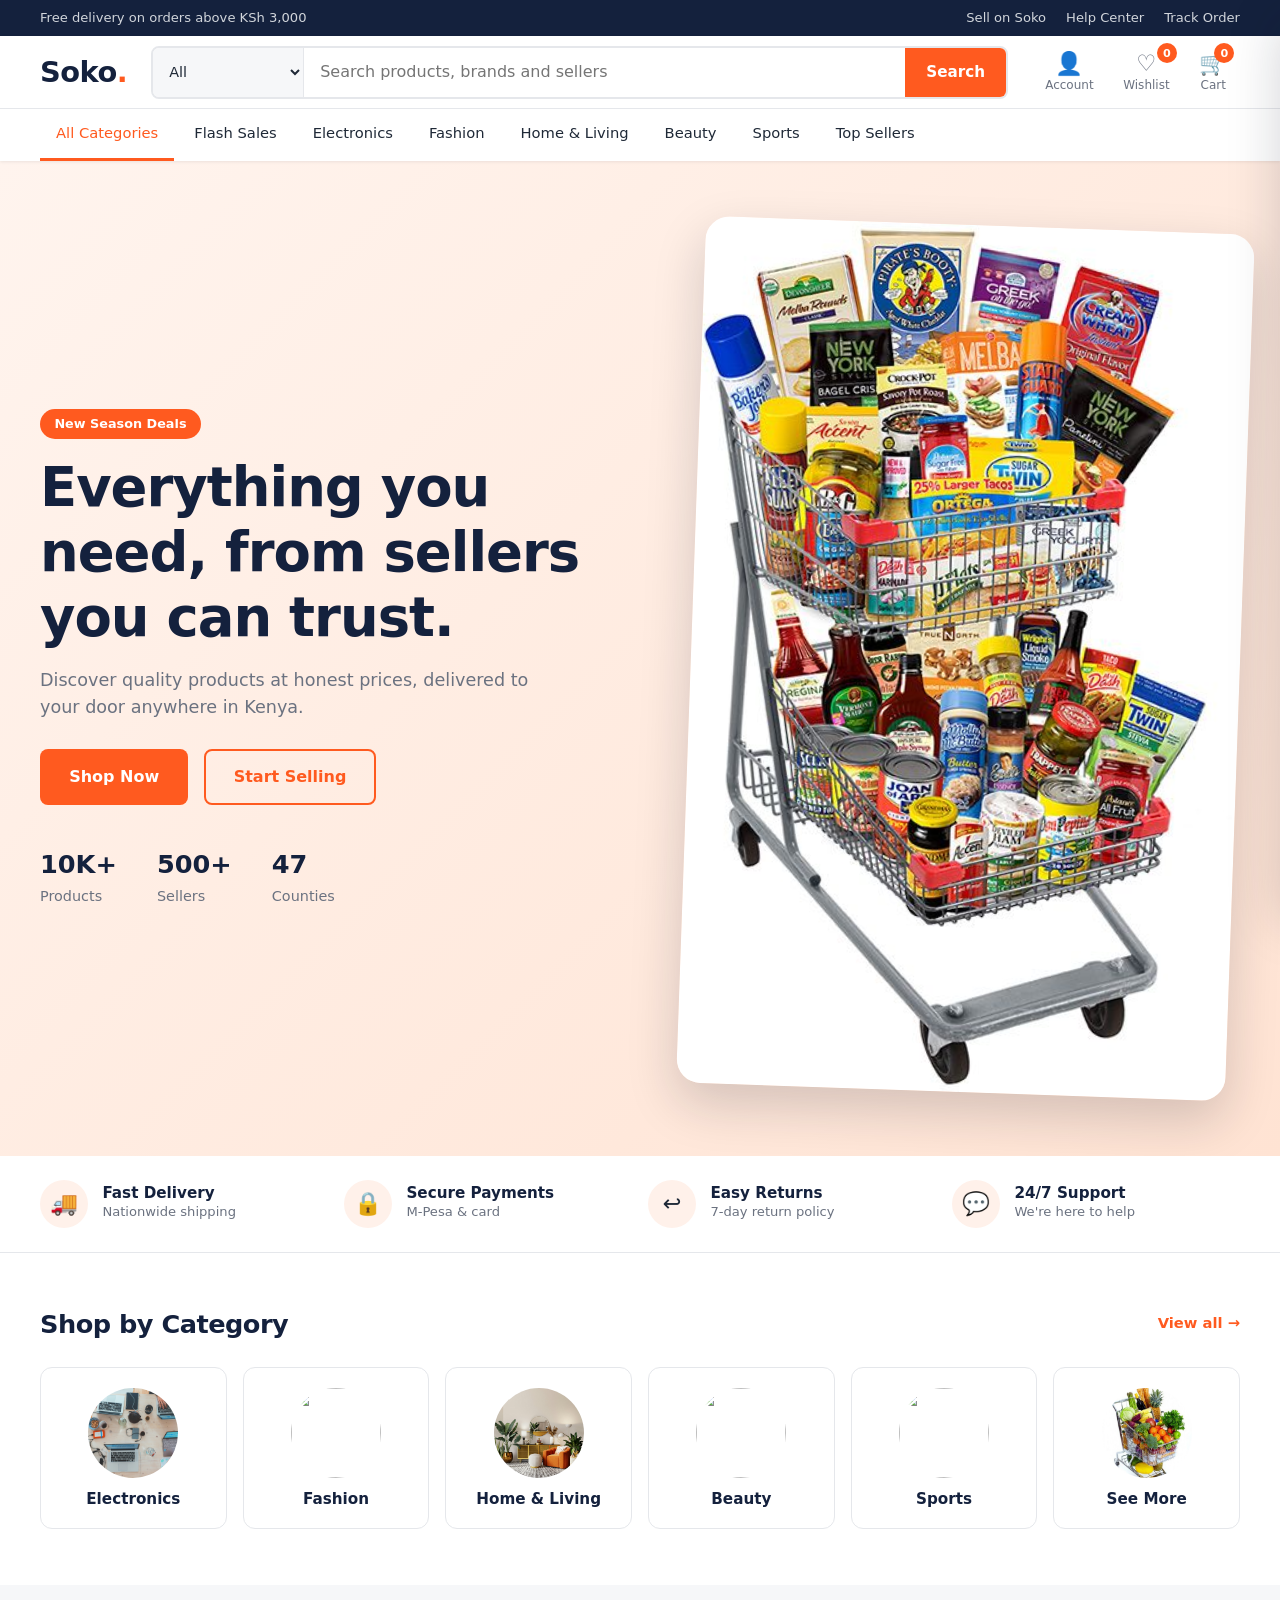
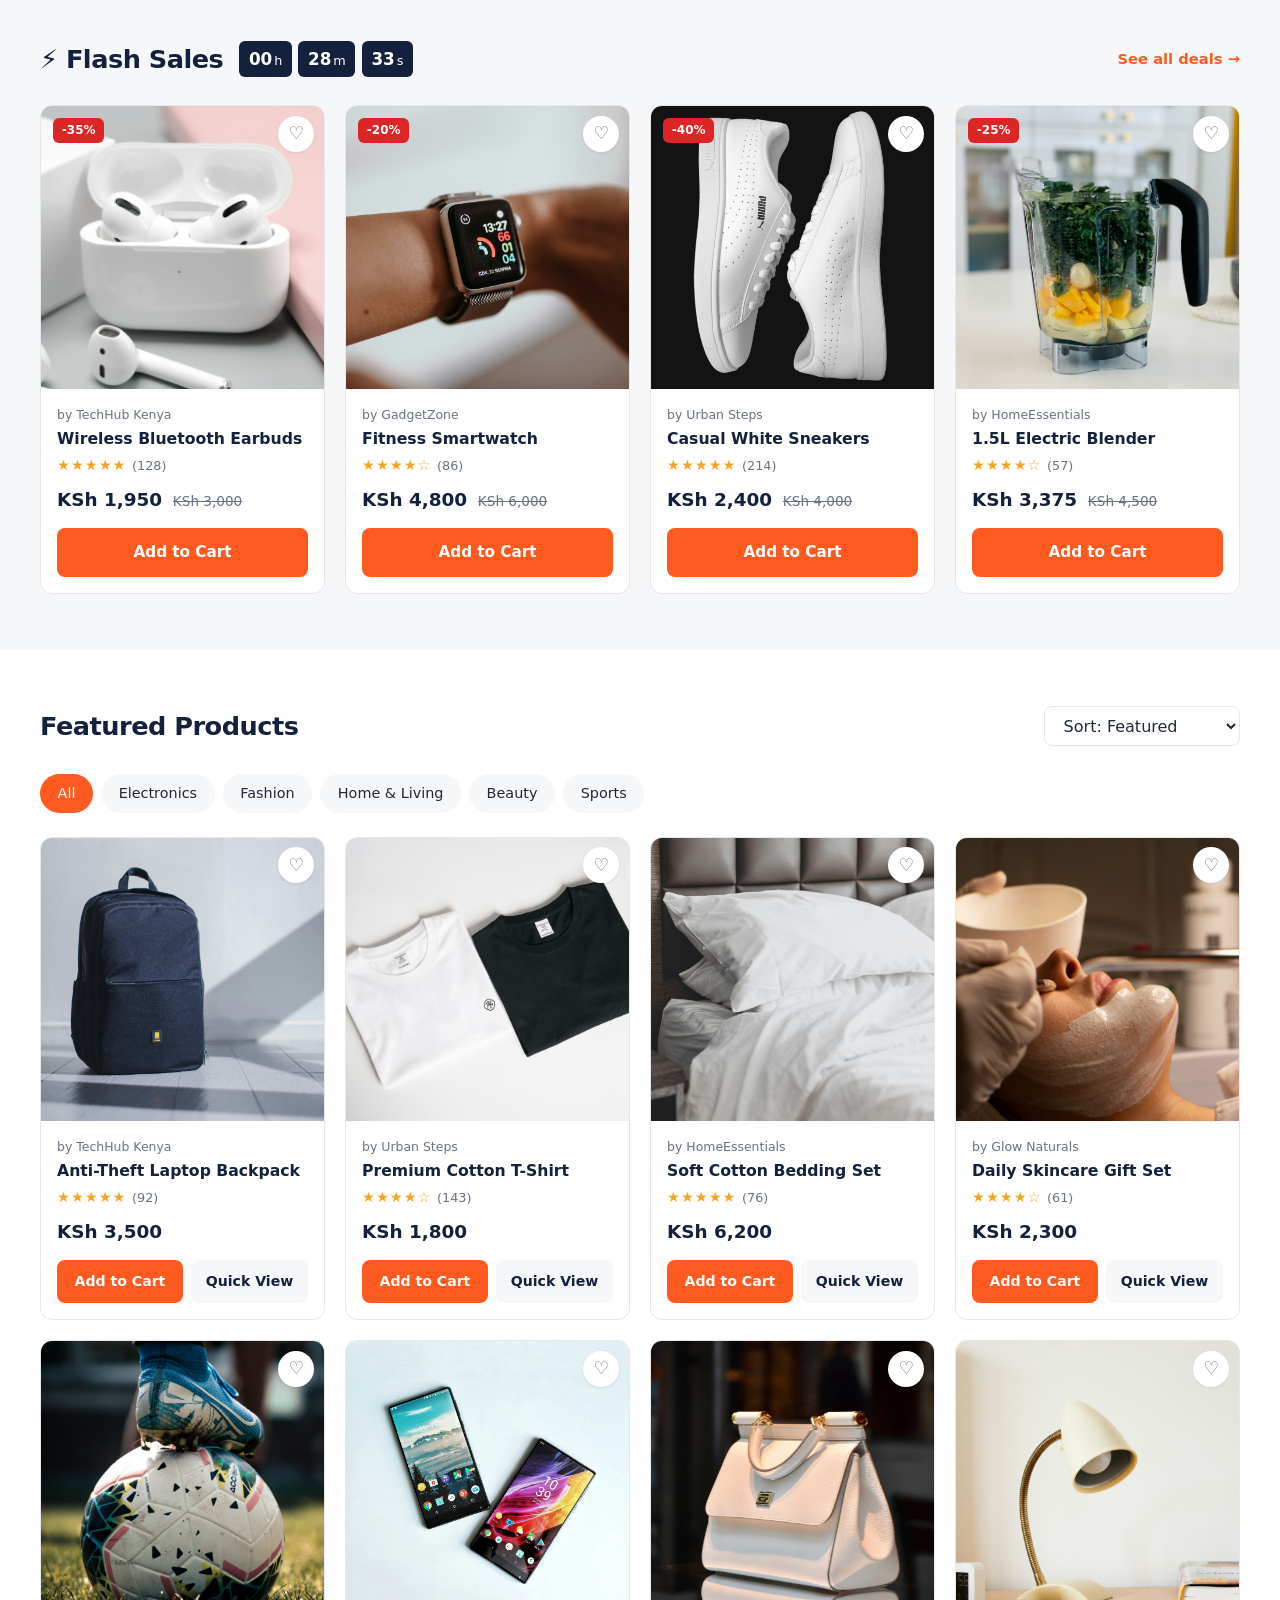
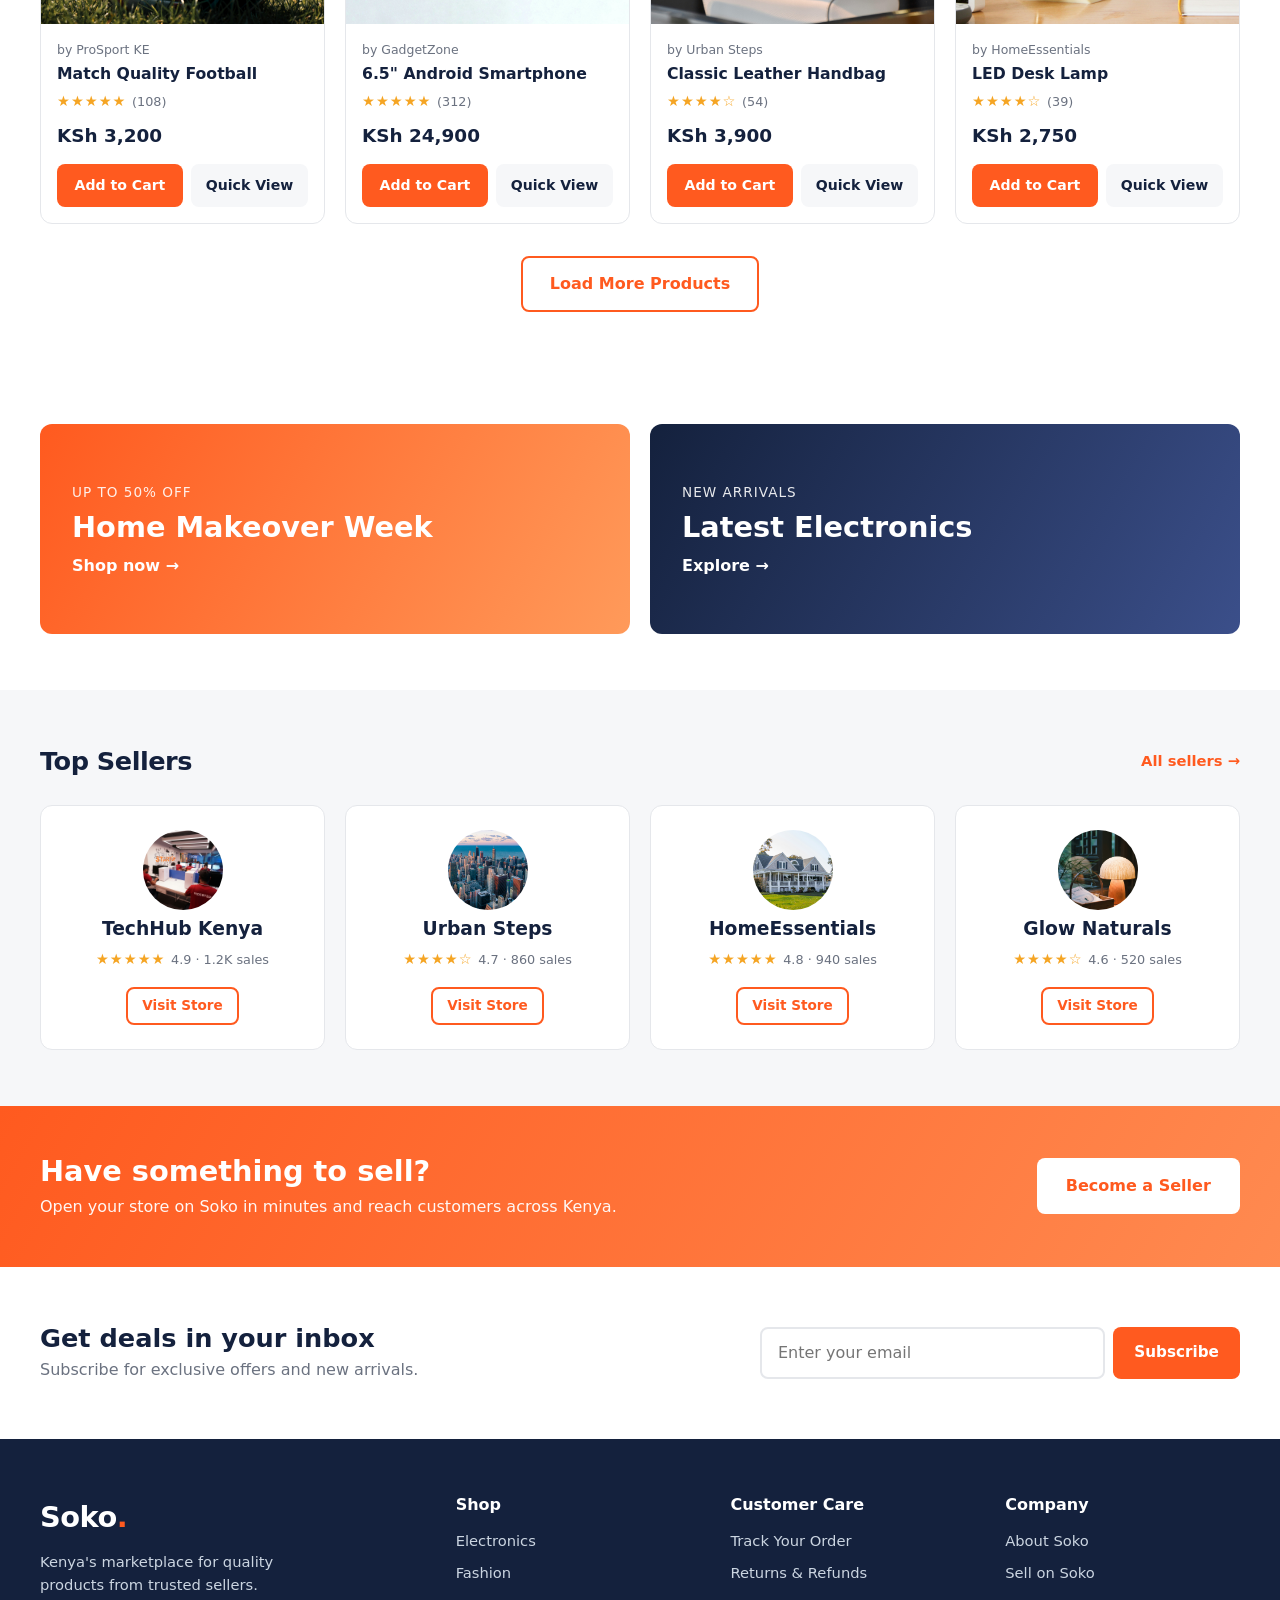
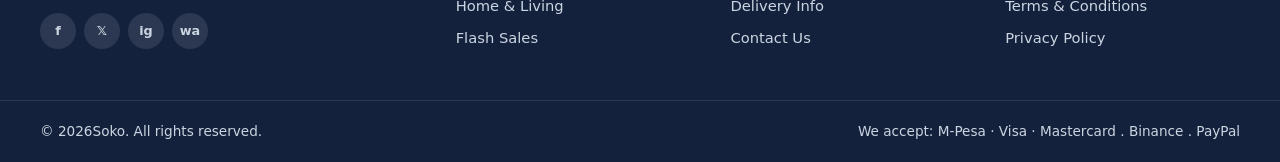
==== commit a8ba7e28: "add seller dashboard" ====
--- a/index.html
+++ b/index.html
@@ -15,7 +15,7 @@
     <div class="container top-bar__inner">
       <p>Free delivery on orders above KSh 3,000</p>
       <ul class="top-bar__links">
-        <li><a href="#sell">Sell on Soko</a></li>
+        <li><a href="seller.html">Sell on Soko</a></li>
         <li><a href="#help">Help Center</a></li>
         <li><a href="#track">Track Order</a></li>
       </ul>
@@ -90,7 +90,7 @@
           <p>Discover quality products at honest prices, delivered to your door anywhere in Kenya.</p>
           <div class="hero__buttons">
             <a href="shop.html" class="btn btn--primary btn--lg">Shop Now</a>
-            <a href="#sell" class="btn btn--outline btn--lg">Start Selling</a>
+            <a href="seller.html" class="btn btn--outline btn--lg">Start Selling</a>
           </div>
           <ul class="hero__stats">
             <li><strong>10K+</strong> Products</li>
@@ -521,7 +521,7 @@
         <h4>Company</h4>
         <ul>
           <li><a href="#">About Soko</a></li>
-          <li><a href="#sell">Sell on Soko</a></li>
+          <li><a href="seller.html">Sell on Soko</a></li>
           <li><a href="#">Terms &amp; Conditions</a></li>
           <li><a href="#">Privacy Policy</a></li>
         </ul>
